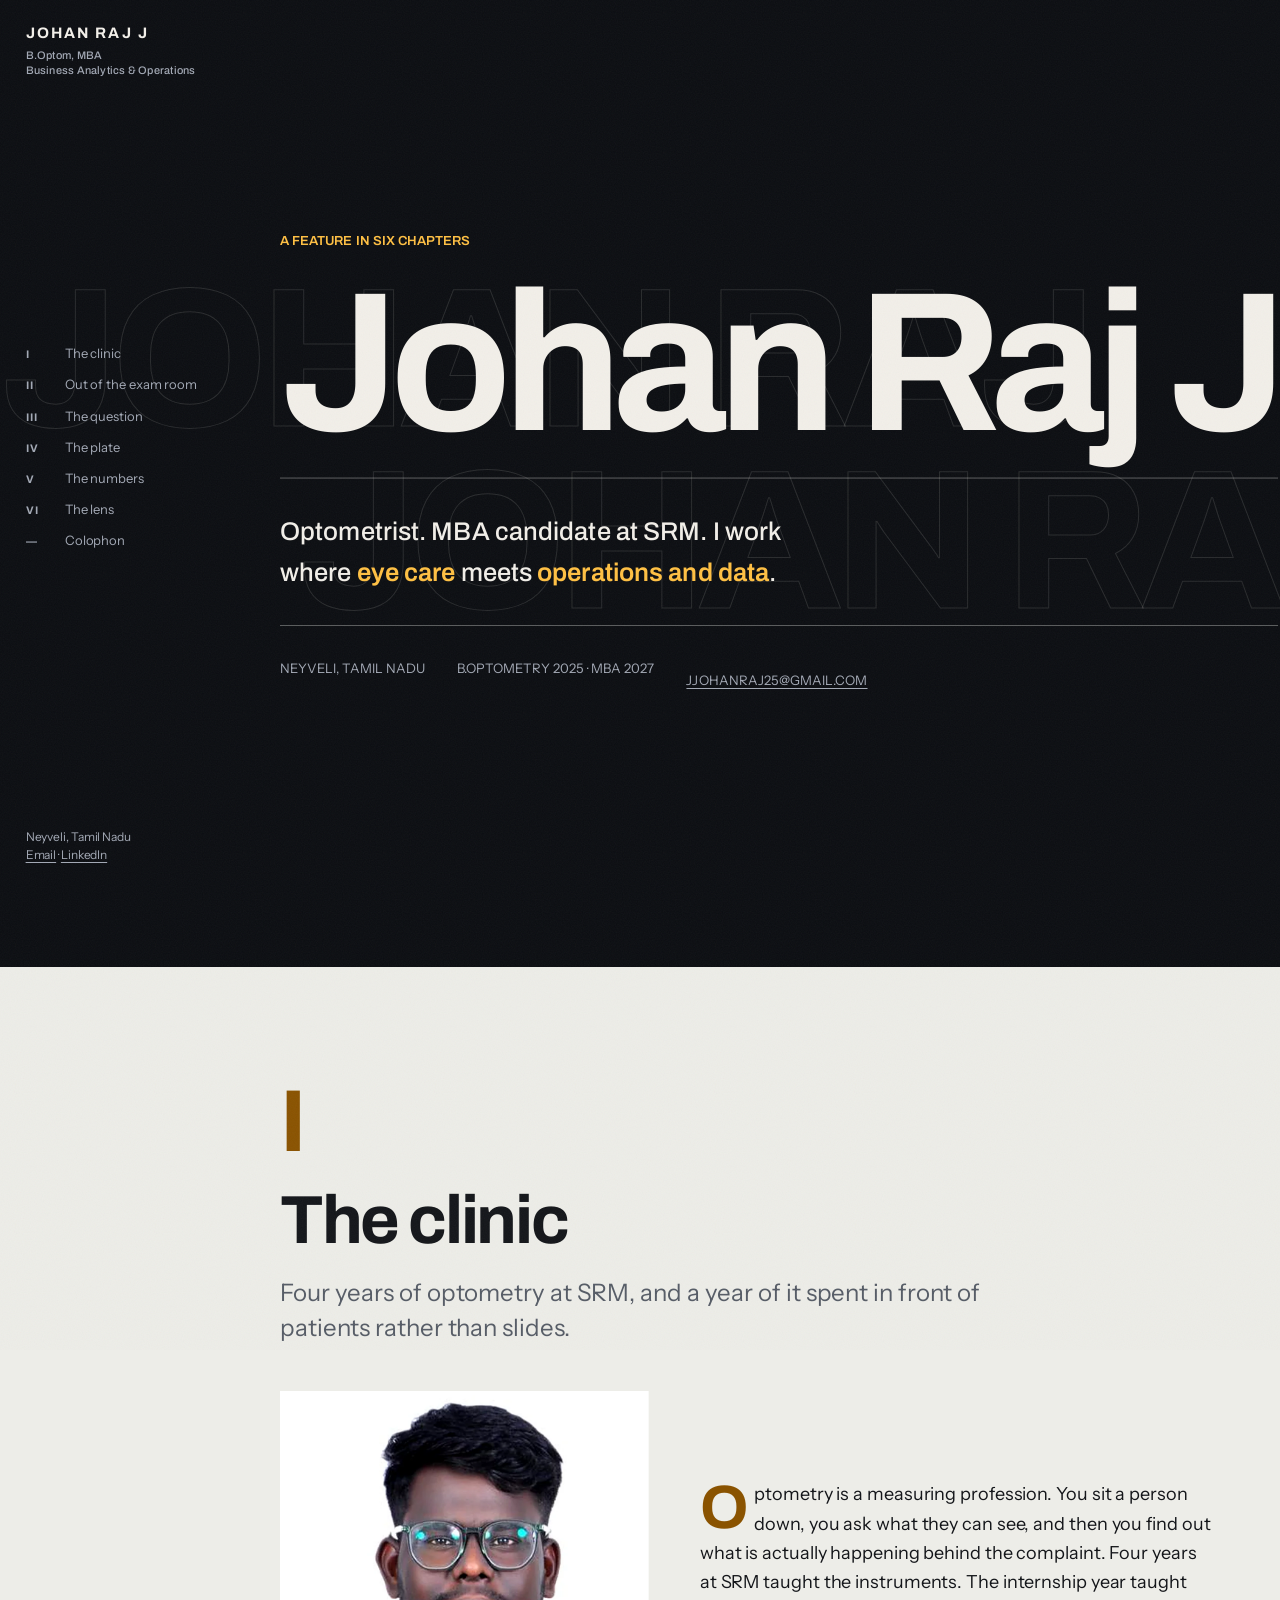
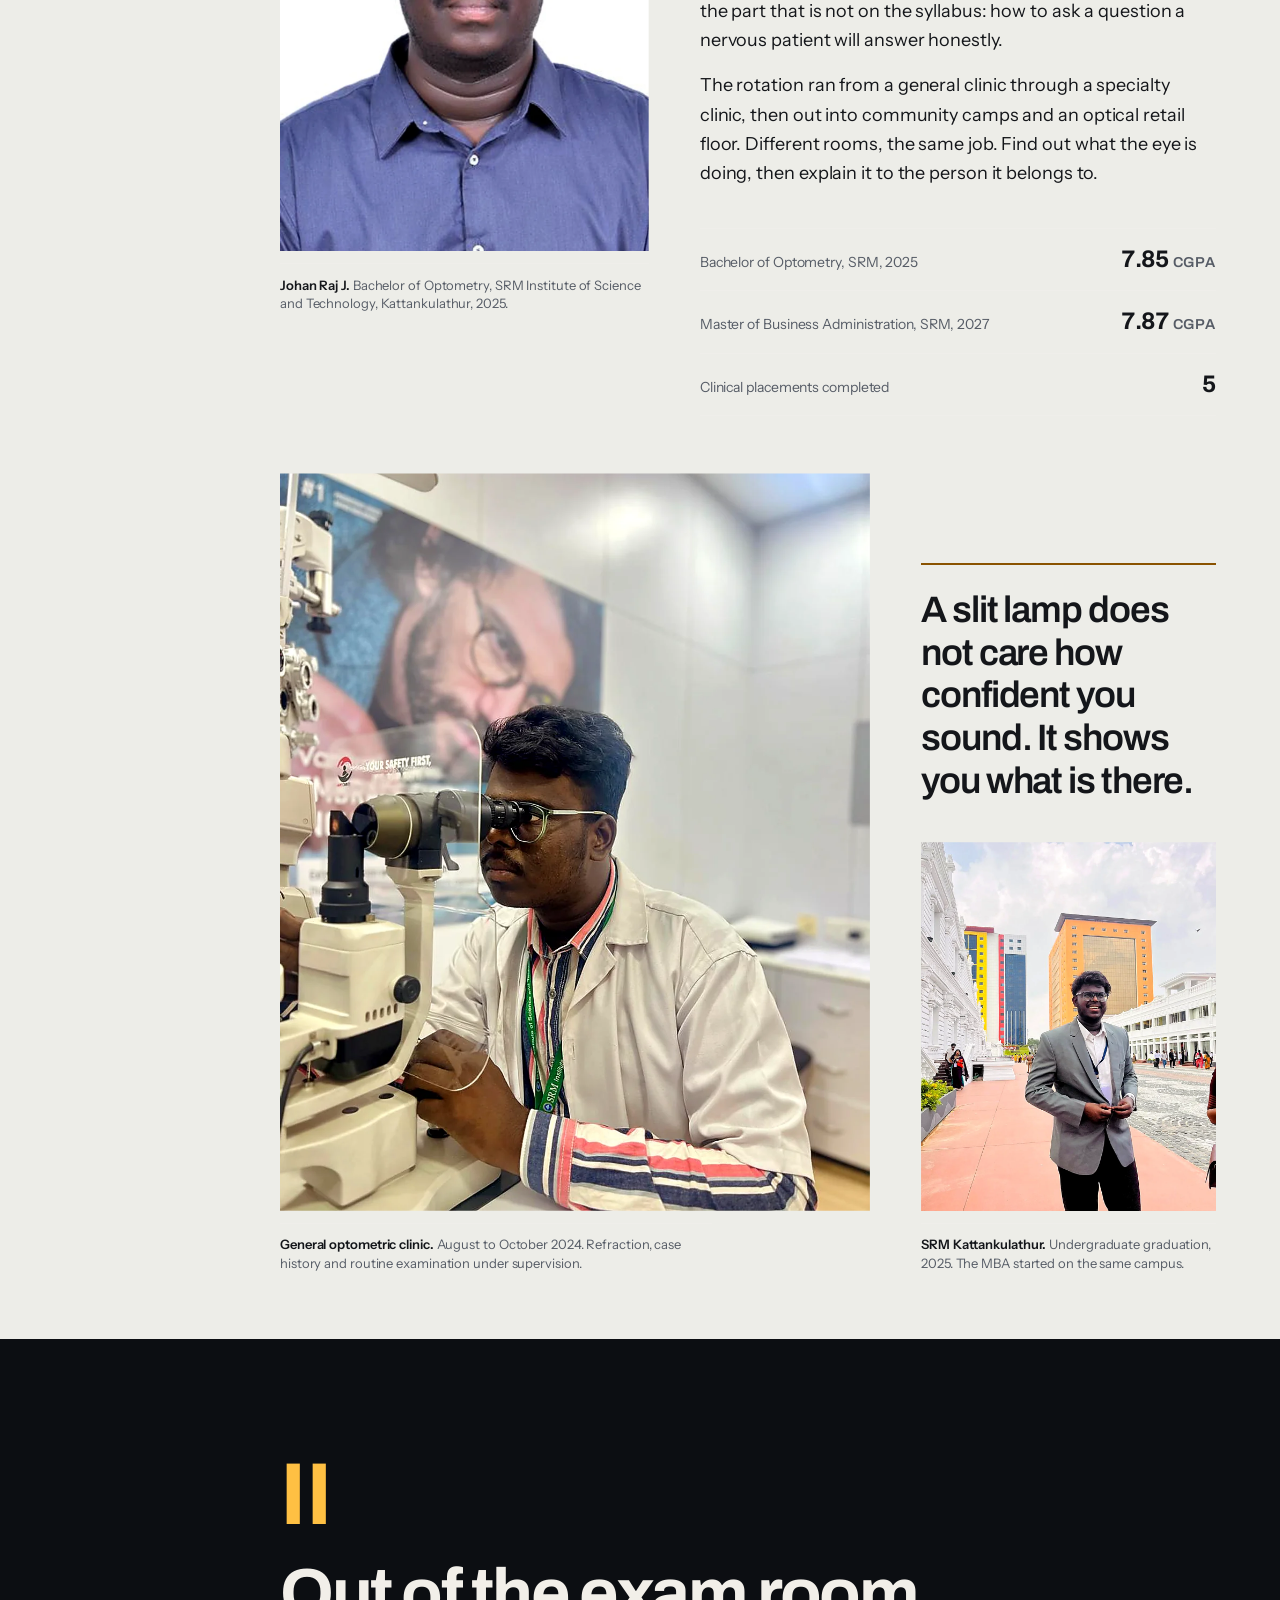
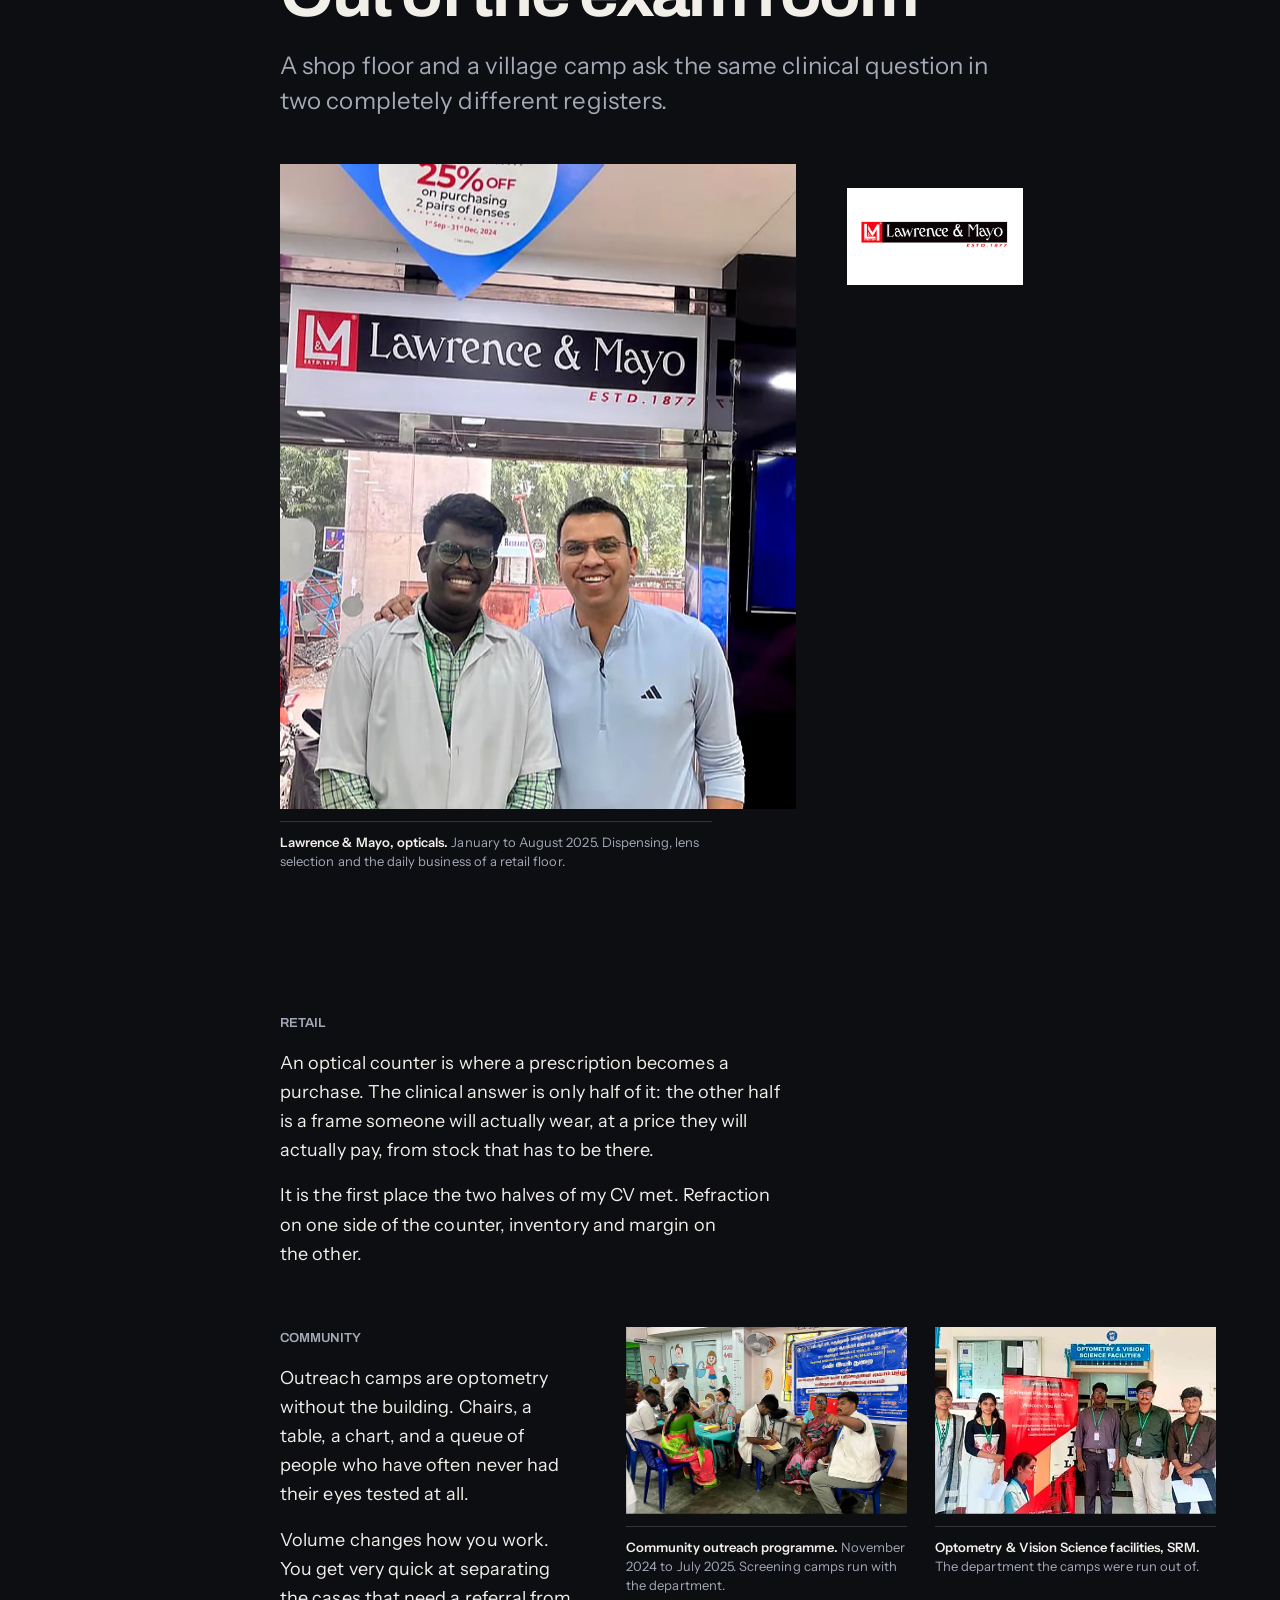
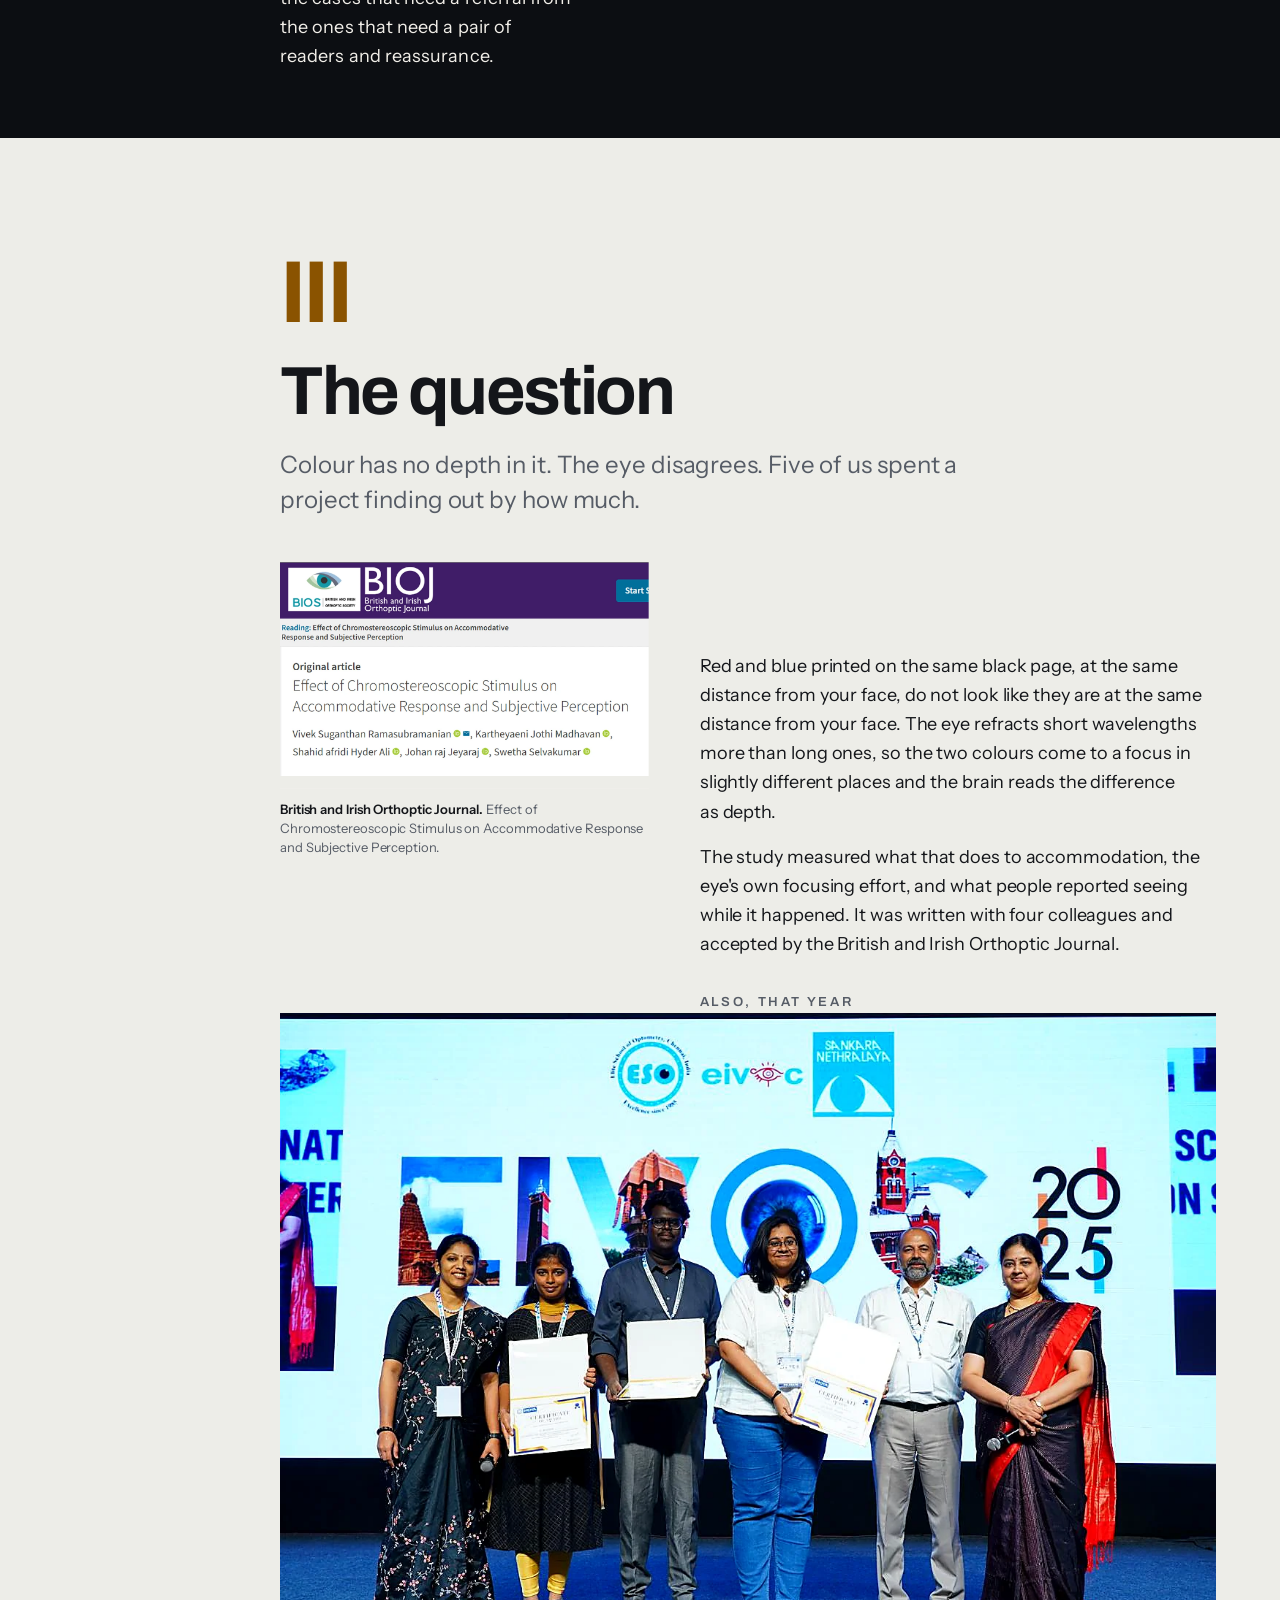
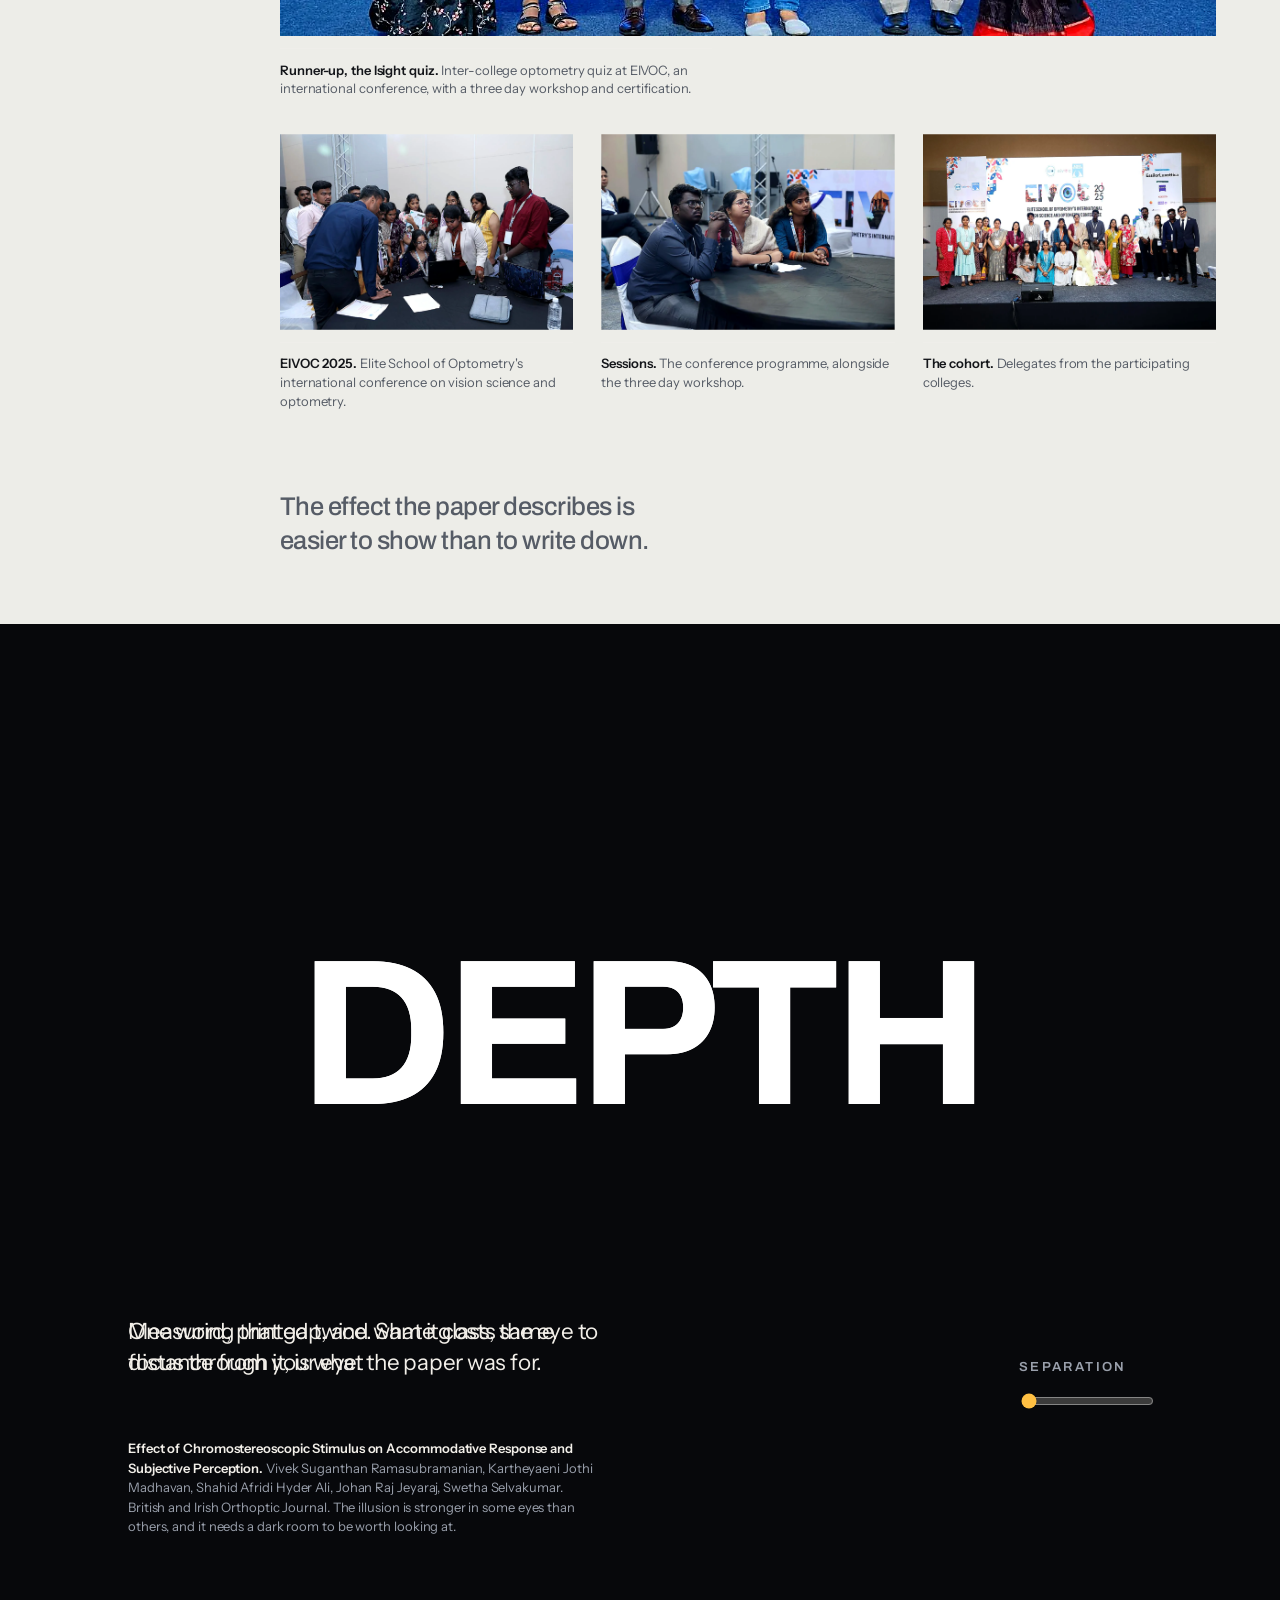
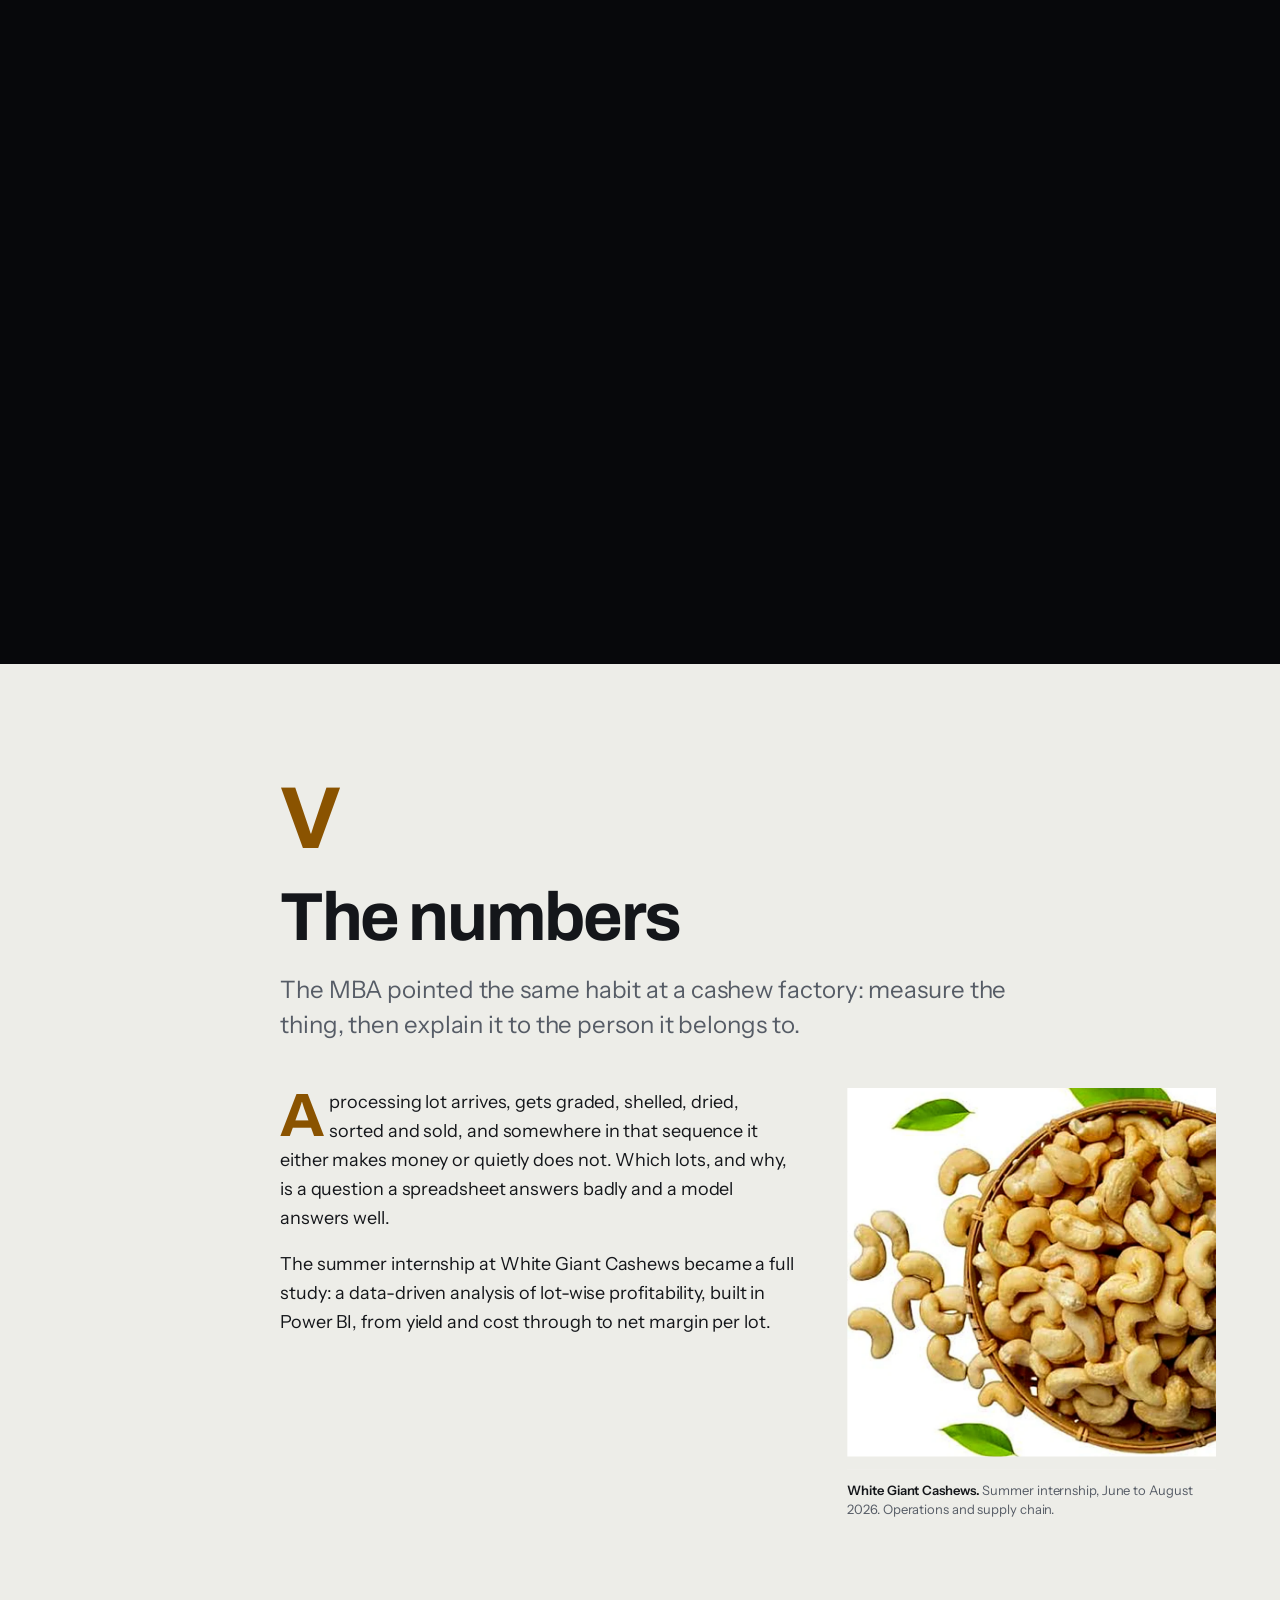
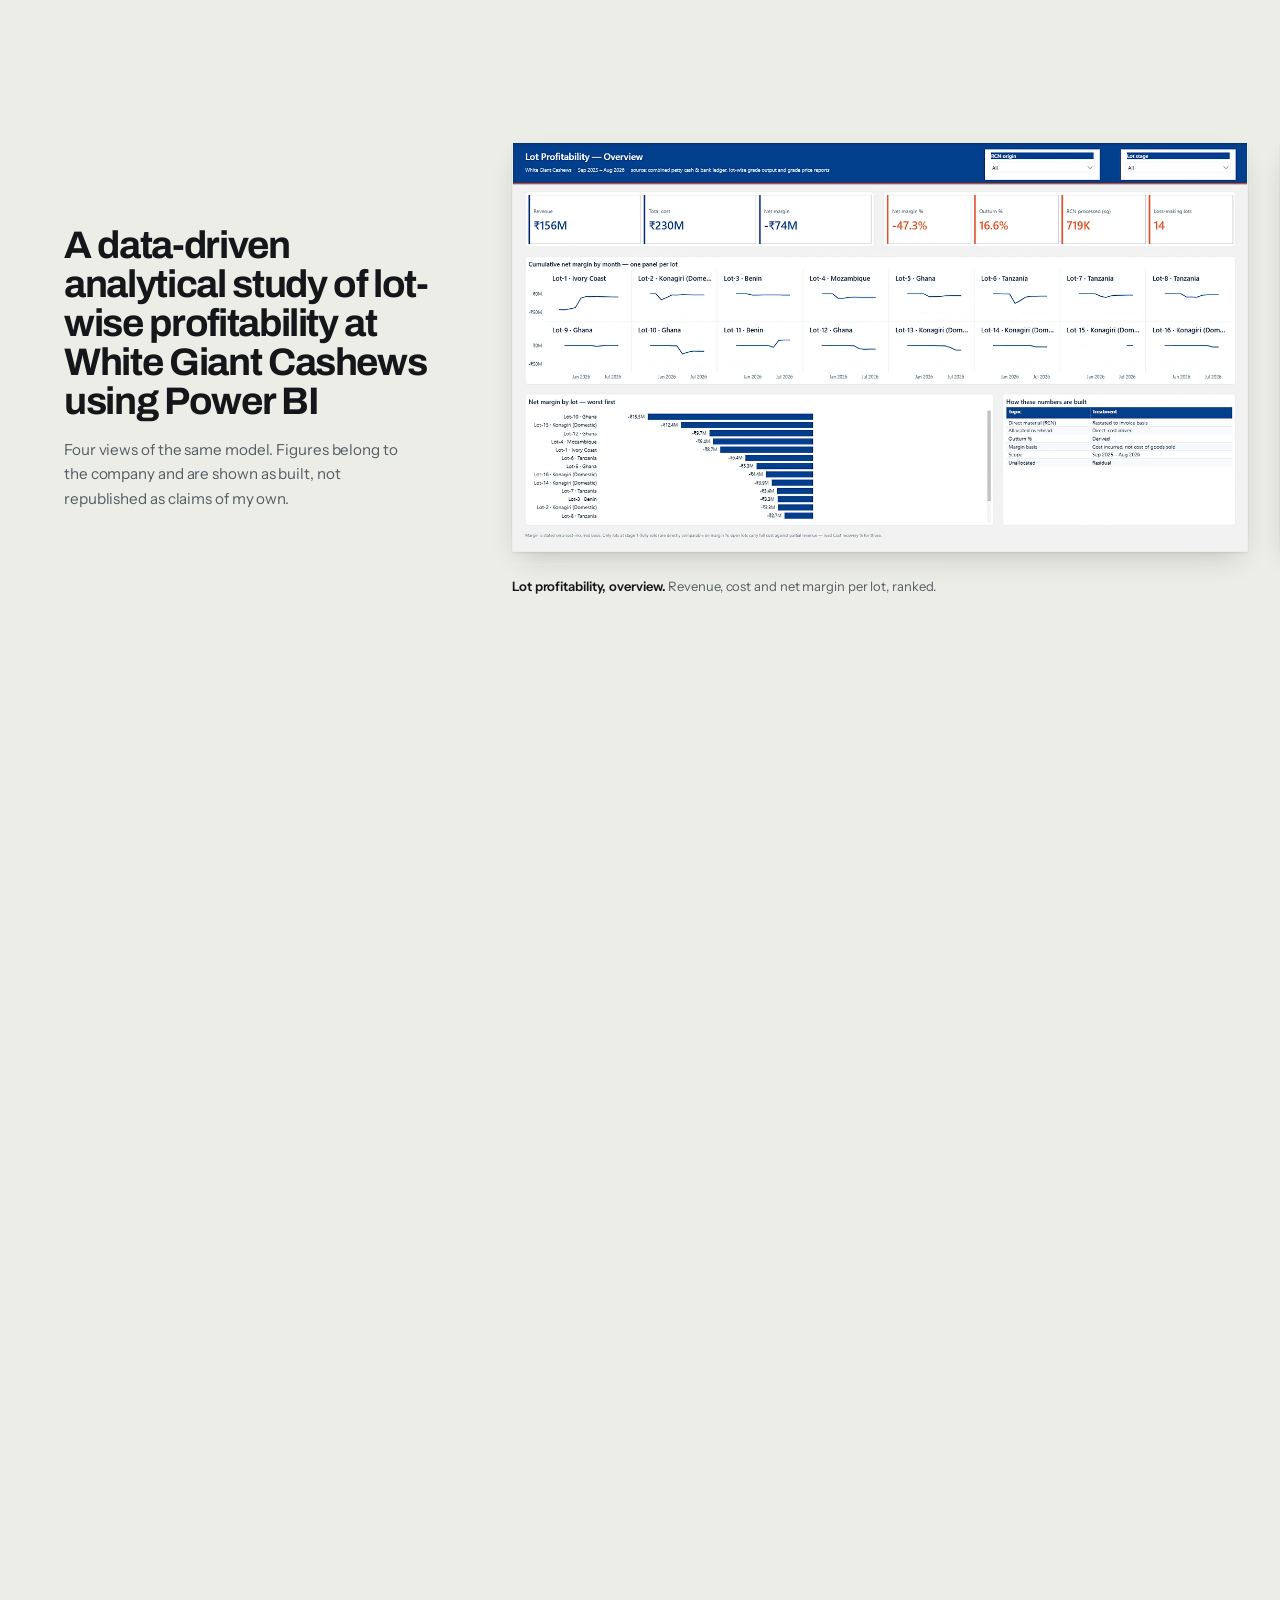
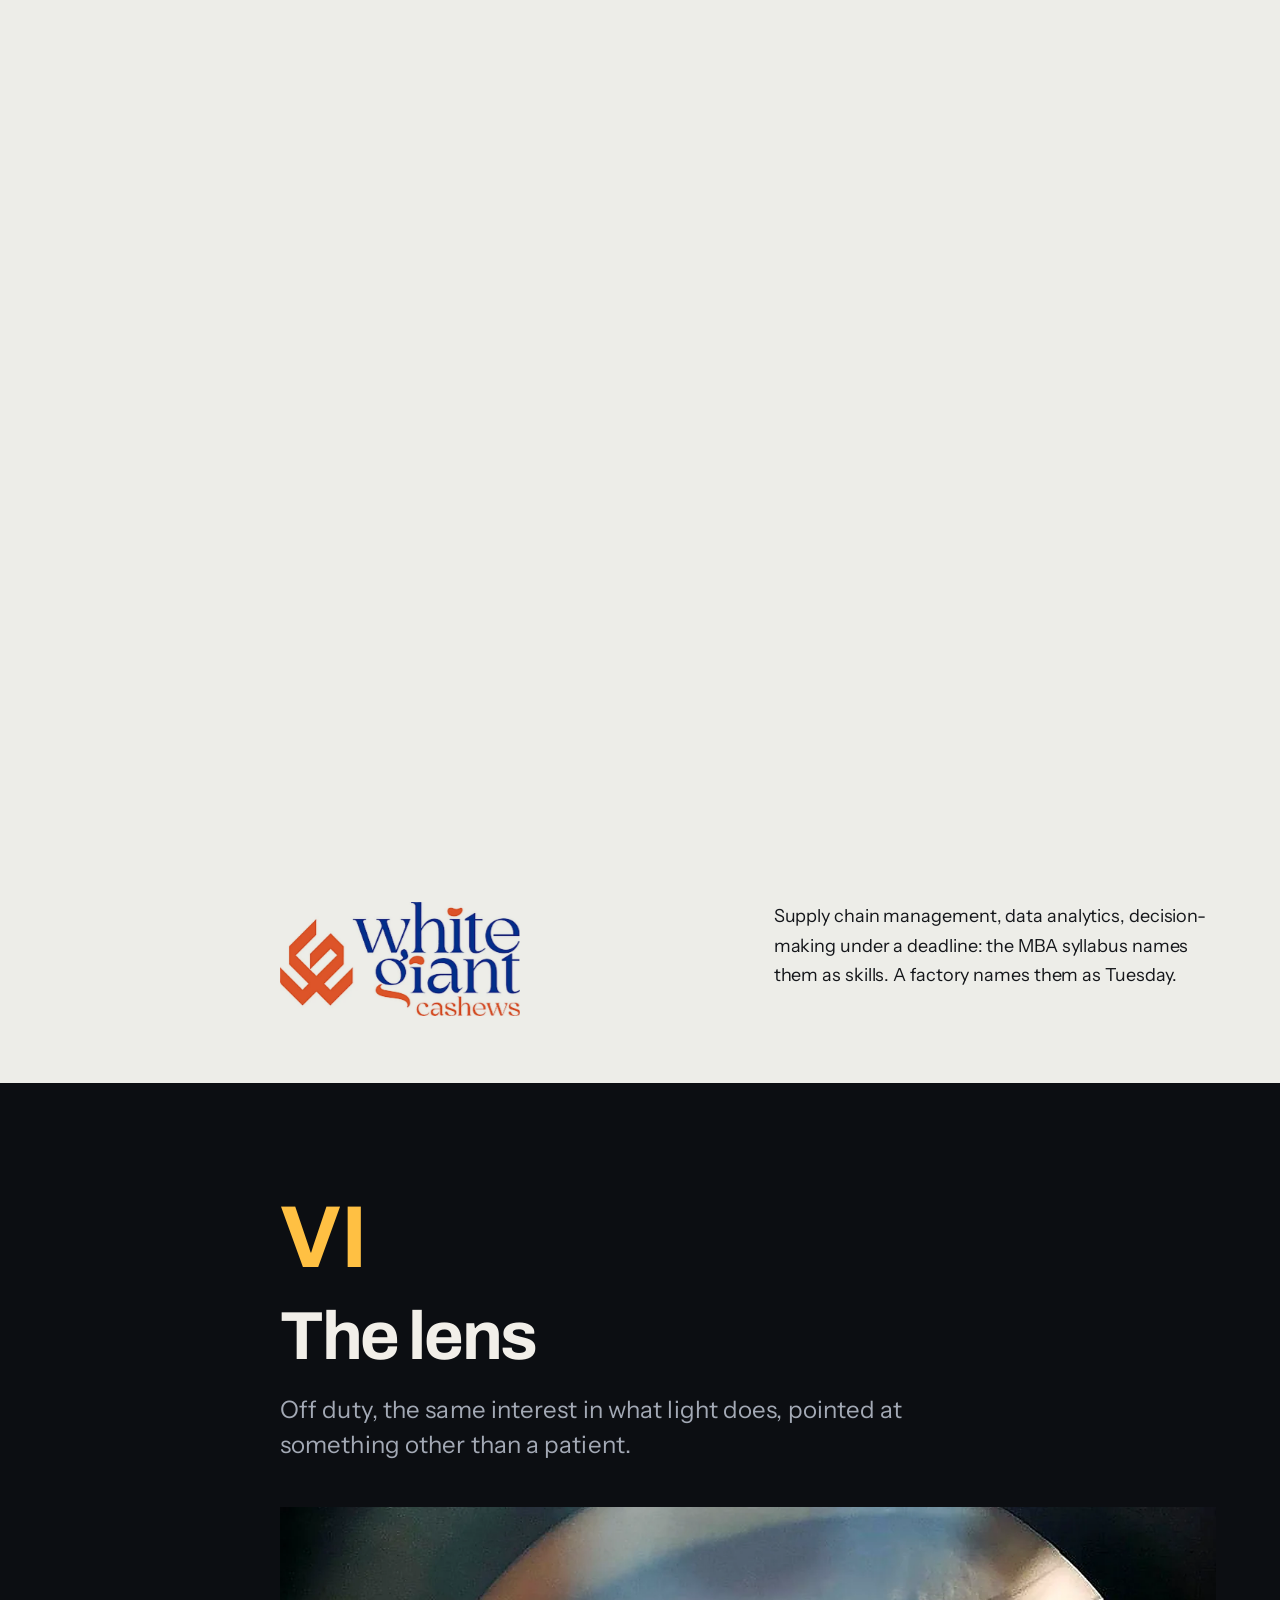
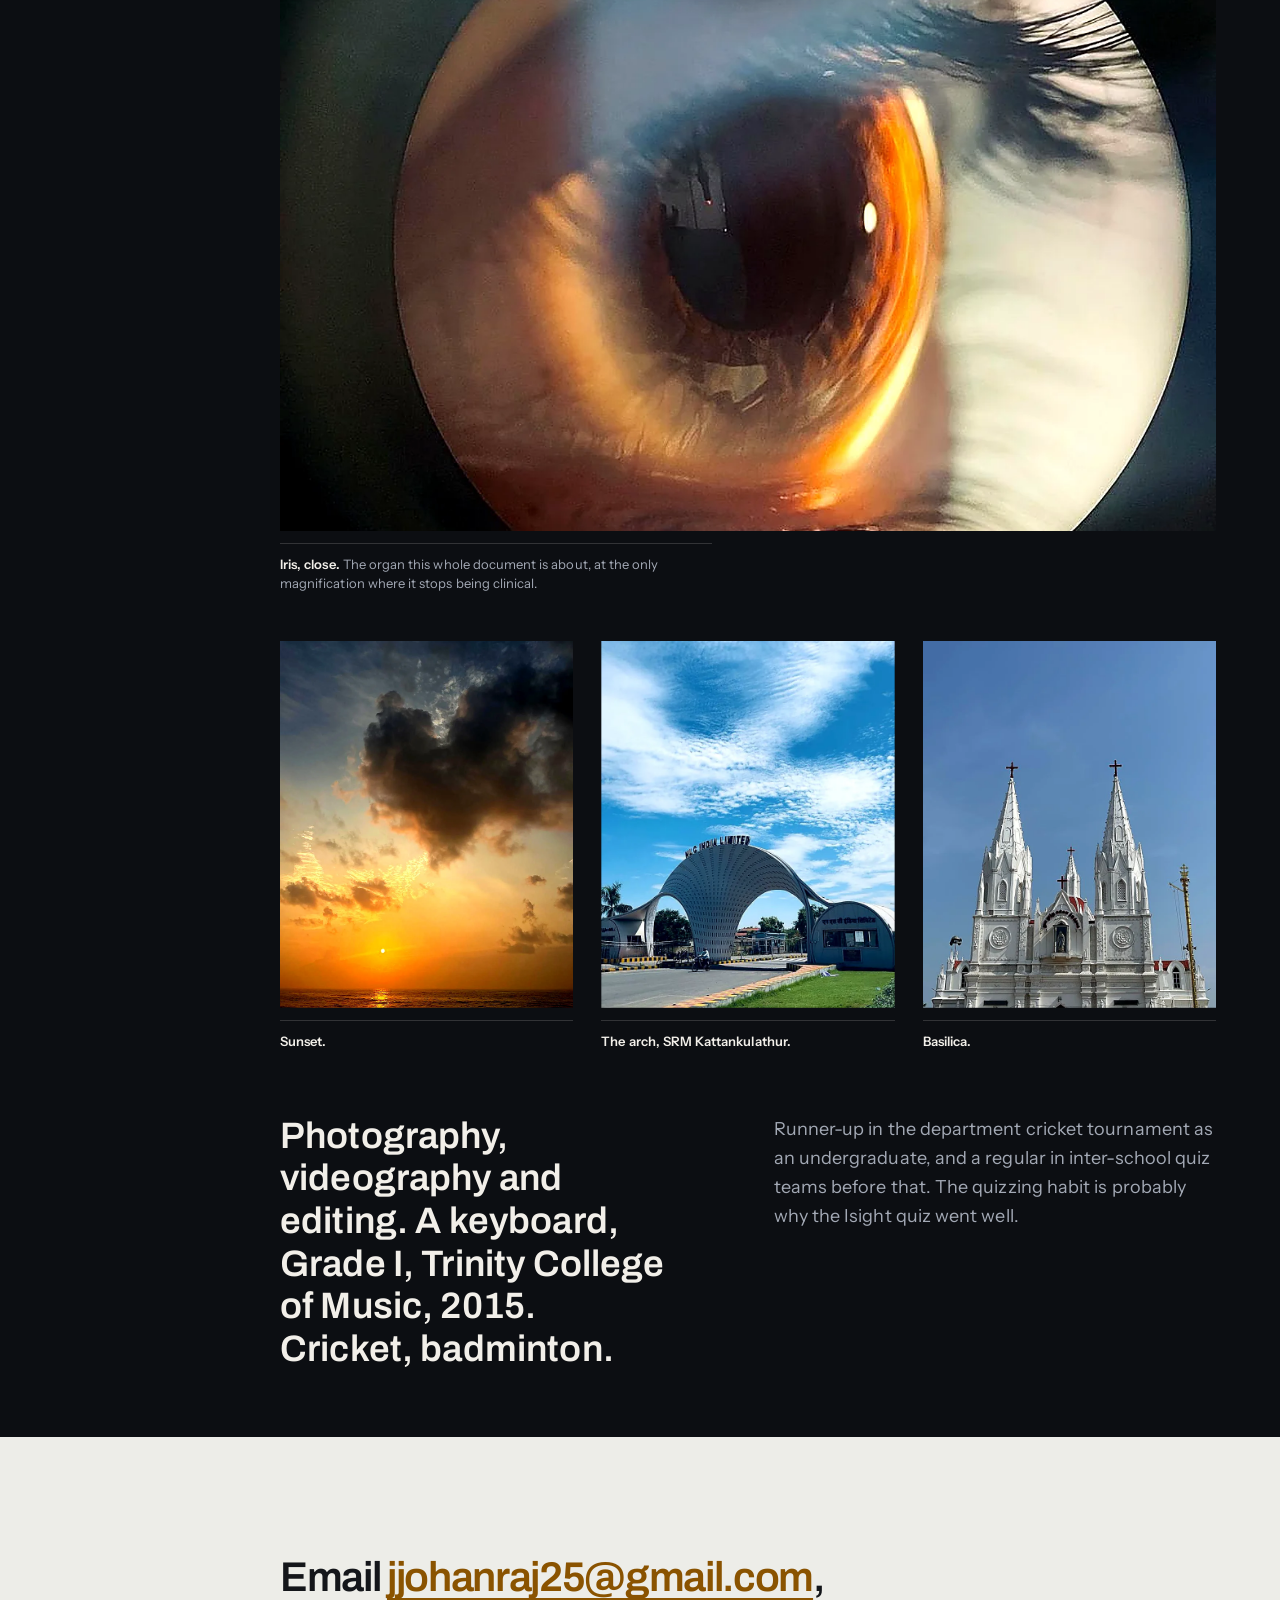
==== index.html @ c1115cf3 "Initial commit: portfolio website Co-Authored-By: Claude Sonnet 5 <noreply@anthropic.com>" ====
<!doctype html>
<html lang="en" data-ground="ink">
<head>
<meta charset="utf-8">
<meta name="viewport" content="width=device-width, initial-scale=1, viewport-fit=cover">
<title>Johan Raj J · Optometrist, MBA candidate</title>
<meta name="description" content="A feature in six chapters: clinical optometry, optical retail, community eye care, published research on chromostereopsis, and Power BI analysis. Johan Raj J, Neyveli, Tamil Nadu.">
<meta name="author" content="Johan Raj J">
<meta name="theme-color" content="#0C0E12">
<meta property="og:type" content="profile">
<meta property="og:title" content="Johan Raj J · Optometrist, MBA candidate">
<meta property="og:description" content="Clinical eye care, community outreach, published research, and Power BI analysis, in six chapters.">
<meta property="og:image" content="assets/img/og-cover.jpg">
<link rel="icon" href="assets/favicon.svg" type="image/svg+xml">
<link rel="preconnect" href="https://fonts.googleapis.com">
<link rel="preconnect" href="https://fonts.gstatic.com" crossorigin>
<link rel="stylesheet" href="https://fonts.googleapis.com/css2?family=Archivo:wght@500;600;700&family=Instrument+Sans:wght@400;500;600&display=swap">
<link rel="stylesheet" href="engine/scrollcraft.css">
<link rel="stylesheet" href="css/feature.css">
<script type="application/ld+json">
{
  "@context": "https://schema.org",
  "@type": "Person",
  "name": "Johan Raj J",
  "jobTitle": "Optometrist and MBA candidate",
  "email": "mailto:jjohanraj25@gmail.com",
  "alumniOf": { "@type": "CollegeOrUniversity", "name": "SRM Institute of Science and Technology, Kattankulathur" },
  "address": { "@type": "PostalAddress", "addressLocality": "Neyveli", "addressRegion": "Tamil Nadu", "addressCountry": "IN" },
  "knowsAbout": ["Optometry", "Vision science", "Community eye care", "Supply chain management", "Data analytics", "Power BI", "SPSS"],
  "sameAs": ["https://www.linkedin.com/in/johan-raj-b24454330"]
}
</script>
</head>
<body>

<a class="skip" href="#ch1">Skip to the first chapter</a>
<div class="sc-grain" aria-hidden="true"></div>

<!-- Folio: the only chrome. Chapter number and title, updating as they pass. -->
<nav class="folio" aria-label="Chapters">
  <a class="folio__mark" href="#top">Johan Raj J<span>B.Optom, MBA<br>Business Analytics &amp; Operations</span></a>
  <ol class="folio__index" id="folio-index">
    <li><a href="#ch1"><span class="folio__num">I</span><span class="folio__title">The clinic</span></a></li>
    <li><a href="#ch2"><span class="folio__num">II</span><span class="folio__title">Out of the exam room</span></a></li>
    <li><a href="#ch3"><span class="folio__num">III</span><span class="folio__title">The question</span></a></li>
    <li><a href="#ch4"><span class="folio__num">IV</span><span class="folio__title">The plate</span></a></li>
    <li><a href="#ch5"><span class="folio__num">V</span><span class="folio__title">The numbers</span></a></li>
    <li><a href="#ch6"><span class="folio__num">VI</span><span class="folio__title">The lens</span></a></li>
    <li><a href="#colophon"><span class="folio__num">&mdash;</span><span class="folio__title">Colophon</span></a></li>
  </ol>
  <p class="folio__foot">Neyveli, Tamil Nadu<br><a href="mailto:jjohanraj25@gmail.com">Email</a> · <a href="https://www.linkedin.com/in/johan-raj-b24454330" target="_blank" rel="noopener noreferrer">LinkedIn</a></p>
</nav>

<div class="folio-m">
  <a class="folio-m__mark" href="#top">JRJ</a>
  <span class="folio-m__now" id="folio-now">Title page</span>
  <button class="folio-m__btn" type="button" id="index-btn" aria-expanded="false" aria-controls="index-sheet" aria-label="Open chapter index">
    <svg class="i-open" viewBox="0 0 24 24" aria-hidden="true"><path d="M4 7h16M4 12h16M4 17h16" stroke-linecap="round"/></svg>
    <svg class="i-close" viewBox="0 0 24 24" aria-hidden="true"><path d="M6 6l12 12M18 6L6 18" stroke-linecap="round"/></svg>
  </button>
</div>
<div class="index-sheet" id="index-sheet">
  <ol>
    <li><a href="#ch1"><span class="folio__num">I</span>The clinic</a></li>
    <li><a href="#ch2"><span class="folio__num">II</span>Out of the exam room</a></li>
    <li><a href="#ch3"><span class="folio__num">III</span>The question</a></li>
    <li><a href="#ch4"><span class="folio__num">IV</span>The plate</a></li>
    <li><a href="#ch5"><span class="folio__num">V</span>The numbers</a></li>
    <li><a href="#ch6"><span class="folio__num">VI</span>The lens</a></li>
    <li><a href="#colophon"><span class="folio__num">&mdash;</span>Colophon</a></li>
  </ol>
</div>

<main class="feature" id="top">

  <!-- ===================================================== TITLE PAGE ==== -->
  <section class="ch ch--ink" id="ch0" data-ground="ink" data-sc-act="flow">
    <div class="wrap masthead">
      <div class="masthead__ghost" aria-hidden="true">
        <span data-sc-parallax="-0.9">JOHAN RAJ</span>
        <span data-sc-parallax="-0.45">JOHAN RAJ</span>
      </div>
      <p class="masthead__kicker">A feature in six chapters</p>
      <h1 class="masthead__name">Johan&nbsp;Raj&nbsp;J</h1>
      <div class="masthead__rule" data-sc-parallax="0.25"></div>
      <p class="masthead__role">Optometrist. MBA candidate at SRM. I work where <b>eye care</b> meets <b>operations and data</b>.</p>
      <div class="masthead__rule"></div>
      <p class="masthead__meta">
        <span>Neyveli, Tamil Nadu</span>
        <span>B.Optometry 2025 · MBA 2027</span>
        <a href="mailto:jjohanraj25@gmail.com">jjohanraj25@gmail.com</a>
      </p>
    </div>
  </section>

  <!-- ======================================================= I · CLINIC === -->
  <section class="ch ch--paper" id="ch1" data-ground="paper">
    <div class="wrap intertitle">
      <p class="intertitle__num">I</p>
      <h2>The clinic</h2>
      <p class="dek">Four years of optometry at SRM, and a year of it spent in front of patients rather than slides.</p>
    </div>

    <div class="wrap spread spread--5-7">
      <figure data-sc-act="flow">
        <div class="frame" data-sc-reveal="up" data-sc-reveal-at="0.10 0.40">
          <img src="assets/img/portrait.webp" width="1000" height="1249" alt="Johan Raj J, photographed against a white background in a blue shirt." fetchpriority="high">
        </div>
        <figcaption><b>Johan Raj J.</b> Bachelor of Optometry, SRM Institute of Science and Technology, Kattankulathur, 2025.</figcaption>
      </figure>
      <div class="prose prose--open spread__hang" data-sc-in data-sc-stagger="70">
        <p>Optometry is a measuring profession. You sit a person down, you ask what they can see, and then you find out what is actually happening behind the complaint. Four years at SRM taught the instruments. The internship year taught the part that is not on the syllabus: how to ask a question a nervous patient will answer honestly.</p>
        <p>The rotation ran from a general clinic through a specialty clinic, then out into community camps and an optical retail floor. Different rooms, the same job. Find out what the eye is doing, then explain it to the person it belongs to.</p>
        <dl class="ledger">
          <div><dt>Bachelor of Optometry, SRM, 2025</dt><dd><span data-sc-count="0 7.85">0</span><small>CGPA</small></dd></div>
          <div><dt>Master of Business Administration, SRM, 2027</dt><dd><span data-sc-count="0 7.87">0</span><small>CGPA</small></dd></div>
          <div><dt>Clinical placements completed</dt><dd><span data-sc-count="0 5">0</span></dd></div>
        </dl>
      </div>
    </div>

    <div class="wrap spread spread--8-4">
      <figure data-sc-act="flow">
        <div class="frame" data-sc-reveal="left" data-sc-reveal-at="0.14 0.44">
          <img src="assets/img/clinic.webp" width="1100" height="1375" alt="Johan Raj J in a white coat at a slit lamp in an ophthalmic clinic." loading="lazy">
        </div>
        <figcaption><b>General optometric clinic.</b> August to October 2024. Refraction, case history and routine examination under supervision.</figcaption>
      </figure>
      <div class="spread__hang">
        <p class="pull pull--rule">A slit lamp does not care how confident you sound. It shows you what is there.</p>
        <figure style="margin-top: 2.5rem" data-sc-act="flow">
          <div class="frame" data-sc-reveal="up" data-sc-reveal-at="0.18 0.48">
            <img src="assets/img/graduation.webp" width="1100" height="1375" alt="Johan Raj J in a suit on the SRM University campus on graduation day." loading="lazy">
          </div>
          <figcaption><b>SRM Kattankulathur.</b> Undergraduate graduation, 2025. The MBA started on the same campus.</figcaption>
        </figure>
      </div>
    </div>
  </section>

  <!-- ============================================ II · OUT OF THE ROOM === -->
  <section class="ch ch--ink" id="ch2" data-ground="ink">
    <div class="wrap intertitle">
      <p class="intertitle__num">II</p>
      <h2>Out of the exam room</h2>
      <p class="dek">A shop floor and a village camp ask the same clinical question in two completely different registers.</p>
    </div>

    <div class="wrap spread spread--7-5">
      <figure data-sc-act="flow">
        <div class="frame frame--par">
          <img src="assets/img/optical.webp" width="900" height="1125" alt="Johan Raj J with a colleague at the Lawrence and Mayo opticals store entrance." data-sc-parallax="0.55" loading="lazy">
        </div>
        <figcaption><b>Lawrence &amp; Mayo, opticals.</b> January to August 2025. Dispensing, lens selection and the daily business of a retail floor.</figcaption>
      </figure>
      <img class="logo logo--mark" src="assets/img/logo-lm.webp" width="900" height="470" alt="Lawrence and Mayo logo, established 1877." loading="lazy">
      <div class="prose spread__hang" data-sc-in data-sc-stagger="70">
        <p class="kicker">Retail</p>
        <p>An optical counter is where a prescription becomes a purchase. The clinical answer is only half of it: the other half is a frame someone will actually wear, at a price they will actually pay, from stock that has to be there.</p>
        <p>It is the first place the two halves of my CV met. Refraction on one side of the counter, inventory and margin on the other.</p>
      </div>
    </div>

    <div class="wrap spread spread--4-8">
      <div class="prose" data-sc-in data-sc-stagger="70">
        <p class="kicker">Community</p>
        <p>Outreach camps are optometry without the building. Chairs, a table, a chart, and a queue of people who have often never had their eyes tested at all.</p>
        <p>Volume changes how you work. You get very quick at separating the cases that need a referral from the ones that need a pair of readers and reassurance.</p>
      </div>
      <div class="figrow figrow--2">
        <figure data-sc-act="flow">
          <div class="frame" data-sc-reveal="up" data-sc-reveal-at="0.10 0.40">
            <img src="assets/img/outreach.webp" width="1280" height="853" alt="A community eye screening camp with several people being examined at tables." loading="lazy">
          </div>
          <figcaption><b>Community outreach programme.</b> November 2024 to July 2025. Screening camps run with the department.</figcaption>
        </figure>
        <figure data-sc-act="flow">
          <div class="frame" data-sc-reveal="up" data-sc-reveal-at="0.14 0.44">
            <img src="assets/img/facility.webp" width="980" height="653" alt="Students and faculty at the Optometry and Vision Science facilities." loading="lazy">
          </div>
          <figcaption><b>Optometry &amp; Vision Science facilities, SRM.</b> The department the camps were run out of.</figcaption>
        </figure>
      </div>
    </div>
  </section>

  <!-- ==================================================== III · QUESTION == -->
  <section class="ch ch--paper" id="ch3" data-ground="paper">
    <div class="wrap intertitle">
      <p class="intertitle__num">III</p>
      <h2>The question</h2>
      <p class="dek">Colour has no depth in it. The eye disagrees. Five of us spent a project finding out by how much.</p>
    </div>

    <div class="wrap spread spread--5-7">
      <figure data-sc-act="flow">
        <div class="frame" data-sc-reveal="up" data-sc-reveal-at="0.18 0.48">
          <img src="assets/img/bioj.webp" width="1240" height="720" alt="The British and Irish Orthoptic Journal listing for the paper, showing the title and five authors." loading="lazy">
        </div>
        <figcaption><b>British and Irish Orthoptic Journal.</b> Effect of Chromostereoscopic Stimulus on Accommodative Response and Subjective Perception.</figcaption>
      </figure>
      <div class="prose spread__hang" data-sc-in data-sc-stagger="70">
        <p>Red and blue printed on the same black page, at the same distance from your face, do not look like they are at the same distance from your face. The eye refracts short wavelengths more than long ones, so the two colours come to a focus in slightly different places and the brain reads the difference as depth.</p>
        <p>The study measured what that does to accommodation, the eye's own focusing effort, and what people reported seeing while it happened. It was written with four colleagues and accepted by the British and Irish Orthoptic Journal.</p>
        <p class="kicker" style="margin-top:2rem">Also, that year</p>
      </div>
    </div>

    <div class="wrap">
      <figure data-sc-act="flow">
        <div class="frame" data-sc-reveal="up" data-sc-reveal-at="0.10 0.40">
          <img src="assets/img/eivoc-award.webp" width="1280" height="853" alt="Johan Raj J on stage with other prize winners holding certificates at the EIVOC conference." loading="lazy">
        </div>
        <figcaption><b>Runner-up, the Isight quiz.</b> Inter-college optometry quiz at EIVOC, an international conference, with a three day workshop and certification.</figcaption>
      </figure>
    </div>

    <div class="wrap figrow figrow--3" style="margin-top: clamp(1.25rem, 3vw, 2.25rem)">
      <figure data-sc-act="flow">
        <div class="frame" data-sc-reveal="up" data-sc-reveal-at="0.12 0.42">
          <img src="assets/img/eivoc-stage.webp" width="1280" height="853" alt="Delegates gathered around a table at the EIVOC conference." loading="lazy">
        </div>
        <figcaption><b>EIVOC 2025.</b> Elite School of Optometry's international conference on vision science and optometry.</figcaption>
      </figure>
      <figure data-sc-act="flow">
        <div class="frame" data-sc-reveal="up" data-sc-reveal-at="0.16 0.46">
          <img src="assets/img/eivoc-panel.webp" width="1280" height="853" alt="Delegates seated in front of the conference banner during a session." loading="lazy">
        </div>
        <figcaption><b>Sessions.</b> The conference programme, alongside the three day workshop.</figcaption>
      </figure>
      <figure data-sc-act="flow">
        <div class="frame" data-sc-reveal="up" data-sc-reveal-at="0.20 0.50">
          <img src="assets/img/eivoc-team.webp" width="1280" height="853" alt="A large group photograph of delegates on stage under the EIVOC banner." loading="lazy">
        </div>
        <figcaption><b>The cohort.</b> Delegates from the participating colleges.</figcaption>
      </figure>
    </div>

    <div class="wrap handoff" data-sc-in>
      <p>The effect the paper describes is easier to show than to write down.</p>
    </div>
  </section>

  <!-- ======================================================= IV · PLATE === -->
  <!-- The peak. Pinned, darkest ground, largest span on the page. The scene is
       driven by bespoke JS reading this act's --sc-p; the engine is untouched. -->
  <section class="ch ch--plate" id="ch4" data-ground="plate" data-sc-act="pin" data-sc-span="3.6">
    <div data-sc-stage class="plate" id="plate">
      <div class="plate__scene" aria-hidden="true">
        <span class="plate__word plate__word--r">DEPTH</span>
        <span class="plate__word plate__word--b">DEPTH</span>
      </div>

      <div class="plate__foot">
        <div class="plate__stack plate__copy">
          <p data-sc-cue="0 0.24 0">One word, printed twice. Same glass, same distance from your eye.</p>
          <p data-sc-cue="0.2 0.5">Long wavelengths bend less than short ones, so your lens cannot bring both to a point at once.</p>
          <p data-sc-cue="0.46 0.78">One of them is now sitting in front of the other. Nothing on this screen has moved.</p>
          <p data-sc-cue="0.74 1 0.25 0.09">Measuring that gap, and what it costs the eye to focus through it, is what the paper was for.</p>
        </div>
        <div class="plate__control">
          <label for="sep">Separation</label>
          <input type="range" id="sep" min="0" max="100" value="0" aria-describedby="plate-cite">
        </div>
        <p class="plate__cite" id="plate-cite" data-sc-cue="0.5 1 0.18 0.07">
          <b>Effect of Chromostereoscopic Stimulus on Accommodative Response and Subjective Perception.</b>
          Vivek Suganthan Ramasubramanian, Kartheyaeni Jothi Madhavan, Shahid Afridi Hyder Ali, Johan Raj Jeyaraj, Swetha Selvakumar. British and Irish Orthoptic Journal. The illusion is stronger in some eyes than others, and it needs a dark room to be worth looking at.
        </p>
      </div>
    </div>
  </section>

  <!-- ===================================================== V · NUMBERS ==== -->
  <section class="ch ch--paper" id="ch5" data-ground="paper">
    <div class="wrap intertitle">
      <p class="intertitle__num">V</p>
      <h2>The numbers</h2>
      <p class="dek">The MBA pointed the same habit at a cashew factory: measure the thing, then explain it to the person it belongs to.</p>
    </div>

    <div class="wrap spread spread--7-5">
      <div class="prose prose--open" data-sc-in data-sc-stagger="70">
        <p>A processing lot arrives, gets graded, shelled, dried, sorted and sold, and somewhere in that sequence it either makes money or quietly does not. Which lots, and why, is a question a spreadsheet answers badly and a model answers well.</p>
        <p>The summer internship at White Giant Cashews became a full study: a data-driven analysis of lot-wise profitability, built in Power BI, from yield and cost through to net margin per lot.</p>
      </div>
      <figure data-sc-act="flow">
        <div class="frame" data-sc-reveal="up" data-sc-reveal-at="0.10 0.40">
          <img src="assets/img/cashews.webp" width="800" height="800" alt="A bowl of processed cashew kernels." loading="lazy">
        </div>
        <figcaption><b>White Giant Cashews.</b> Summer internship, June to August 2026. Operations and supply chain.</figcaption>
      </figure>
    </div>

    <!-- pan: lateral travel reads as breadth. Four views of one study. -->
    <section data-sc-act="pan" data-sc-span="2.8">
      <div data-sc-stage class="rail-stage">
        <div class="rail" data-sc-pan="0.04">
          <div class="rail__lead">
            <h3>A data-driven analytical study of lot-wise profitability at White Giant Cashews using Power BI</h3>
            <p>Four views of the same model. Figures belong to the company and are shown as built, not republished as claims of my own.</p>
          </div>
          <figure class="rail__item">
            <a class="rail__open" href="assets/img/dash-1.webp" target="_blank" rel="noopener noreferrer" aria-label="Open this report page full size"><img src="assets/img/dash-1.webp" width="1400" height="780" alt="Power BI report page titled Lot Profitability Overview, with summary cards and a ranked bar chart." loading="lazy"></a>
            <figcaption><b>Lot profitability, overview.</b> Revenue, cost and net margin per lot, ranked.</figcaption>
          </figure>
          <figure class="rail__item">
            <a class="rail__open" href="assets/img/dash-2.webp" target="_blank" rel="noopener noreferrer" aria-label="Open this report page full size"><img src="assets/img/dash-2.webp" width="1400" height="773" alt="Power BI report page titled Margin versus Yield, with a scatter plot and supporting bars." loading="lazy"></a>
            <figcaption><b>Margin against yield.</b> Where a better outturn stops paying for itself.</figcaption>
          </figure>
          <figure class="rail__item">
            <a class="rail__open" href="assets/img/dash-3.webp" target="_blank" rel="noopener noreferrer" aria-label="Open this report page full size"><img src="assets/img/dash-3.webp" width="1400" height="775" alt="Power BI report page titled Cost Breakdown, revenue to net margin, with a waterfall chart." loading="lazy"></a>
            <figcaption><b>Cost breakdown.</b> Revenue walked down to net margin, step by step.</figcaption>
          </figure>
          <figure class="rail__item">
            <a class="rail__open" href="assets/img/dash-4.webp" target="_blank" rel="noopener noreferrer" aria-label="Open this report page full size"><img src="assets/img/dash-4.webp" width="1400" height="782" alt="Power BI report page titled Lot by Cost Matrix, a dense table of lots against cost lines." loading="lazy"></a>
            <figcaption><b>Lot by cost matrix.</b> The detail sheet the other three pages summarise.</figcaption>
          </figure>
          <div class="rail__note">
            <b>Tools</b>
            Power BI for the model and the report pages. Excel for the source sheets. SPSS for the statistics on the optometry side. Claude Code for the automation around all of it.
          </div>
        </div>
      </div>
    </section>

    <div class="wrap spread spread--half" style="margin-top: clamp(2rem, 5vw, 4rem)">
      <div data-sc-in>
        <img class="logo" src="assets/img/logo-wg.webp" width="652" height="310" alt="White Giant Cashews logo." loading="lazy">
      </div>
      <div class="prose" data-sc-in data-sc-stagger="70">
        <p>Supply chain management, data analytics, decision-making under a deadline: the MBA syllabus names them as skills. A factory names them as Tuesday.</p>
      </div>
    </div>
  </section>

  <!-- ======================================================== VI · LENS === -->
  <section class="ch ch--ink" id="ch6" data-ground="ink">
    <div class="wrap intertitle">
      <p class="intertitle__num">VI</p>
      <h2>The lens</h2>
      <p class="dek">Off duty, the same interest in what light does, pointed at something other than a patient.</p>
    </div>

    <div class="wrap">
      <figure data-sc-act="flow">
        <div class="frame" data-sc-reveal="iris" data-sc-reveal-at="0.14 0.44">
          <img src="assets/img/photo-eye.webp" width="1280" height="853" alt="Macro photograph of a human iris, lit from one side, the pupil dark at the centre." loading="lazy">
        </div>
        <figcaption><b>Iris, close.</b> The organ this whole document is about, at the only magnification where it stops being clinical.</figcaption>
      </figure>
    </div>

    <div class="wrap figrow figrow--3" style="margin-top: clamp(1.5rem, 4vw, 3rem)">
      <figure data-sc-act="flow">
        <div class="frame" data-sc-reveal="up" data-sc-reveal-at="0.18 0.48">
          <img src="assets/img/photo-sun.webp" width="960" height="1200" alt="Sunset over the sea with a heavy cloud bank above the horizon." loading="lazy">
        </div>
        <figcaption><b>Sunset.</b></figcaption>
      </figure>
      <figure data-sc-act="flow">
        <div class="frame" data-sc-reveal="up" data-sc-reveal-at="0.10 0.40">
          <img src="assets/img/photo-arch.webp" width="720" height="900" alt="The arch gateway at SRM University under a bright sky with cirrus cloud." loading="lazy">
        </div>
        <figcaption><b>The arch, SRM Kattankulathur.</b></figcaption>
      </figure>
      <figure data-sc-act="flow">
        <div class="frame" data-sc-reveal="up" data-sc-reveal-at="0.14 0.44">
          <img src="assets/img/photo-church.webp" width="720" height="900" alt="Twin white spires of a basilica against a blue sky." loading="lazy">
        </div>
        <figcaption><b>Basilica.</b></figcaption>
      </figure>
    </div>

    <div class="wrap spread spread--half" style="margin-top: clamp(2rem, 5vw, 4rem)" data-sc-in data-sc-stagger="70">
      <p class="pull">Photography, videography and editing. A keyboard, Grade I, Trinity College of Music, 2015. Cricket, badminton.</p>
      <p class="sc-body">Runner-up in the department cricket tournament as an undergraduate, and a regular in inter-school quiz teams before that. The quizzing habit is probably why the Isight quiz went well.</p>
    </div>
  </section>

  <!-- ====================================================== COLOPHON ===== -->
  <section class="ch ch--paper colophon" id="colophon" data-ground="paper">
    <div class="wrap">
      <p class="colophon__line" data-sc-in>
        Email <a href="mailto:jjohanraj25@gmail.com">jjohanraj25@gmail.com</a>, or read the profile on <a href="https://www.linkedin.com/in/johan-raj-b24454330" target="_blank" rel="noopener noreferrer">LinkedIn</a>. I am in Neyveli, Tamil Nadu, and open to roles where eye care meets operations and data.
      </p>

      <div class="colophon__grid" data-sc-in data-sc-stagger="60">
        <div>
          <h3>Education</h3>
          <ul>
            <li><b>MBA</b>, SRM, 2027 · 7.87</li>
            <li><b>B.Optometry</b>, SRM, 2025 · 7.85</li>
            <li><b>XII CBSE</b>, Jayapriya Vidyalaya, Virudhachalam, 2020 · 81.8%</li>
            <li><b>X CBSE</b>, Kendriya Vidyalaya, NLC Neyveli, 2018 · 85.8%</li>
          </ul>
        </div>
        <div>
          <h3>Placements</h3>
          <ul>
            <li><b>General optometric clinic</b> · Aug&ndash;Oct 2024</li>
            <li><b>Community outreach</b> · Nov 2024&ndash;Jul 2025</li>
            <li><b>Lawrence &amp; Mayo, opticals</b> · Jan&ndash;Aug 2025</li>
            <li><b>Special optometric clinic</b> · Feb&ndash;Apr 2025</li>
            <li><b>White Giant Cashews</b> · Jun&ndash;Aug 2026</li>
          </ul>
        </div>
        <div>
          <h3>Skills and certification</h3>
          <ul>
            <li>Power BI, Excel, SPSS, Claude Code</li>
            <li>Supply chain management, data analytics</li>
            <li>Teamwork, communication, time management</li>
            <li>Decision-making, creative execution</li>
            <li><b>Udemy</b> · Master Claude Cowork, Claude Code, Skills &amp; Plugins</li>
          </ul>
        </div>
      </div>

      <p class="colophon__small">
        Set in Archivo and Instrument Sans. All photographs supplied by Johan Raj J; the Power BI pages are from his own report, and the figures in them belong to White Giant Cashews. Chapter IV is a demonstration of chromostereopsis, the subject of the paper cited there. <span id="year">2026</span>.
      </p>
    </div>
  </section>

</main>

<script src="engine/scrollcraft.js"></script>
<script src="js/feature.js"></script>
</body>
</html>
---- engine/scrollcraft.css ----
/* ============================================================================
   scrollcraft.css: the taste floor
   ----------------------------------------------------------------------------
   Two layers, and the split matters:

     TOKENS   what you override per brand. Colour roles, the type ramp, the
              spacing scale, elevation, motion. A brand is ~12 values.
     DEVICES  what the engine drives. Do not restyle these to taste; they are
              the mechanism. Style your own markup instead.

   Nothing here draws a "component". There are no card, badge, or pill classes,
   because a stylesheet that ships those is how every page built on it ends up
   with the same shapes. You get a floor and a vocabulary; the composition is
   yours.
   ========================================================================== */

/* ---------------------------------------------------------------- tokens -- */
:root {
  /* --- colour roles. Override these six and the page is rebranded. -------- */
  --sc-canvas:      #08090b;   /* the page ground. Drift interpolates this.   */
  --sc-surface:     #101217;   /* anything raised off the ground             */
  --sc-ink:         #f4f2ef;   /* primary text                               */
  --sc-ink-soft:    #9a9ba1;   /* secondary text. Tinted, never flat gray.   */
  --sc-accent:      #d8ff3e;   /* ONE accent. It owns a region, not confetti. */
  --sc-accent-ink:  #08090b;   /* text that sits on the accent               */

  --sc-hairline:    color-mix(in oklab, var(--sc-ink) 12%, transparent);
  --sc-hairline-strong: color-mix(in oklab, var(--sc-ink) 22%, transparent);

  /* --- type. Two families max. Display carries voice, text carries prose. - */
  --sc-font-display: "Instrument Sans", "Geist", system-ui, sans-serif;
  --sc-font-text:    "Geist", system-ui, sans-serif;
  --sc-font-mono:    "Geist Mono", ui-monospace, monospace;

  /* Fluid ramp. Tracking tightens as size grows because a face set at 6rem
     with 0 tracking reads loose; this is optical correction, not decoration. */
  --sc-t-xs:   clamp(0.75rem, 0.72rem + 0.15vw, 0.82rem);
  --sc-t-sm:   clamp(0.875rem, 0.84rem + 0.18vw, 0.95rem);
  --sc-t-base: clamp(1rem, 0.96rem + 0.22vw, 1.125rem);
  --sc-t-lg:   clamp(1.2rem, 1.1rem + 0.5vw, 1.5rem);
  --sc-t-xl:   clamp(1.6rem, 1.35rem + 1.2vw, 2.25rem);
  --sc-t-2xl:  clamp(2.1rem, 1.6rem + 2.4vw, 3.4rem);
  --sc-t-3xl:  clamp(2.8rem, 1.9rem + 4.2vw, 5rem);
  --sc-t-4xl:  clamp(3.4rem, 1.9rem + 6.6vw, 7.5rem);

  --sc-track-tight:  -0.035em;
  --sc-track-snug:   -0.02em;
  --sc-track-normal: -0.005em;
  --sc-track-wide:    0.08em;

  --sc-leading-none: 0.94;
  --sc-leading-tight: 1.06;
  --sc-leading-body: 1.62;

  --sc-measure: 62ch;

  /* --- space. 4px base: the useful middle steps an 8-only scale misses. --- */
  --sc-1: 0.25rem;  --sc-2: 0.5rem;   --sc-3: 0.75rem;  --sc-4: 1rem;
  --sc-5: 1.5rem;   --sc-6: 2rem;     --sc-7: 3rem;     --sc-8: 4rem;
  --sc-9: 6rem;     --sc-10: 8rem;    --sc-11: 12rem;

  /* Section rhythm is fluid so a phone doesn't inherit desktop air. */
  --sc-section: clamp(4.5rem, 9vw, 11rem);
  --sc-gutter:  clamp(1.25rem, 5vw, 5.5rem);
  --sc-maxw:    82rem;

  /* --- radius. Pick one scale for the page and hold it. ------------------- */
  --sc-r-sm: 6px;  --sc-r-md: 12px;  --sc-r-lg: 20px;  --sc-r-pill: 999px;

  /* --- elevation. Every shadow has an offset AND a soft blur, and is tinted
         to the canvas hue. A zero-offset coloured halo is decoration, not
         depth, so there isn't one here. ---------------------------------- */
  --sc-shadow-color: 220 40% 2%;
  --sc-e1: 0 1px 2px hsl(var(--sc-shadow-color) / 0.28),
           0 2px 6px -1px hsl(var(--sc-shadow-color) / 0.20);
  --sc-e2: 0 2px 4px hsl(var(--sc-shadow-color) / 0.24),
           0 8px 18px -4px hsl(var(--sc-shadow-color) / 0.30);
  --sc-e3: 0 4px 8px hsl(var(--sc-shadow-color) / 0.22),
           0 18px 40px -8px hsl(var(--sc-shadow-color) / 0.38),
           0 48px 90px -24px hsl(var(--sc-shadow-color) / 0.30);

  /* Edge light: a 1px top highlight sells a raised surface better than any
     amount of blur, because real raised things catch light on their lip. */
  --sc-edge: inset 0 1px 0 color-mix(in oklab, var(--sc-ink) 10%, transparent);

  /* --- motion. Built-in CSS easings are too weak for UI. ------------------ */
  --sc-ease-out:    cubic-bezier(0.23, 1, 0.32, 1);
  --sc-ease-in-out: cubic-bezier(0.77, 0, 0.175, 1);
  --sc-ease-drawer: cubic-bezier(0.32, 0.72, 0, 1);
  --sc-d-fast: 160ms;  --sc-d-base: 240ms;  --sc-d-slow: 420ms;

  --sc-z-stage: 1; --sc-z-copy: 20; --sc-z-chrome: 60;
}

/* --------------------------------------------------------------- reset -- */
*, *::before, *::after { box-sizing: border-box; }
html { -webkit-text-size-adjust: 100%; scroll-behavior: smooth; }
@media (prefers-reduced-motion: reduce) { html { scroll-behavior: auto; } }

body {
  margin: 0;
  background: var(--sc-canvas);
  color: var(--sc-ink);
  font-family: var(--sc-font-text);
  font-size: var(--sc-t-base);
  line-height: var(--sc-leading-body);
  letter-spacing: var(--sc-track-normal);
  -webkit-font-smoothing: antialiased;
  text-rendering: optimizeLegibility;
  font-synthesis-weight: none;
  overflow-x: clip;
}
img, video, canvas, svg { display: block; max-width: 100%; }
button, input, select, textarea { font: inherit; color: inherit; }

/* ------------------------------------------------- the browser surfaces --
   The parts you did not draw still carry the design. Selection, caret, focus
   ring, scrollbar and tabular numerals all ship with defaults that belong to no
   design system. Theming them is the cheapest signal that a page was built
   rather than assembled, and it is the step that gets skipped most reliably. */
::selection { background: var(--sc-accent); color: var(--sc-accent-ink); }
:root { caret-color: var(--sc-accent); accent-color: var(--sc-accent); }
:focus-visible {
  outline: 2px solid var(--sc-accent);
  outline-offset: 3px;
  border-radius: var(--sc-r-sm);
}
:where(a) { color: inherit; text-decoration-thickness: 1px; text-underline-offset: 0.22em; }
@supports (scrollbar-color: auto) {
  html { scrollbar-color: color-mix(in oklab, var(--sc-ink) 26%, transparent) transparent; scrollbar-width: thin; }
}
:where(table, .sc-nums, [data-sc-count]) { font-variant-numeric: tabular-nums; }

/* ----------------------------------------------------------- typography -- */
.sc-display {
  font-family: var(--sc-font-display);
  font-weight: 500;
  line-height: var(--sc-leading-none);
  letter-spacing: var(--sc-track-tight);
  text-wrap: balance;
  margin: 0;
}
.sc-display--xl { font-size: var(--sc-t-4xl); }
.sc-display--lg { font-size: var(--sc-t-3xl); }
.sc-display--md { font-size: var(--sc-t-2xl); letter-spacing: var(--sc-track-snug); }
.sc-lede {
  font-size: var(--sc-t-lg);
  line-height: 1.44;
  letter-spacing: var(--sc-track-snug);
  color: var(--sc-ink);
  max-width: 46ch;
  text-wrap: pretty;
  margin: 0;
}
.sc-body { max-width: var(--sc-measure); color: var(--sc-ink-soft); text-wrap: pretty; margin: 0; }
.sc-label {
  font-family: var(--sc-font-mono);
  font-size: var(--sc-t-xs);
  letter-spacing: var(--sc-track-wide);
  text-transform: uppercase;
  color: var(--sc-ink-soft);
}

/* ---------------------------------------------------------------- layout -- */
.sc-wrap { width: 100%; max-width: var(--sc-maxw); margin-inline: auto; padding-inline: var(--sc-gutter); }
.sc-section { padding-block: var(--sc-section); }
/* More space above a heading than below it: the gap belongs to the boundary,
   not to the pair. */
.sc-stack > * + * { margin-top: var(--sc-4); }
.sc-stack > :is(h1,h2,h3) { margin-top: var(--sc-7); }
.sc-stack > :is(h1,h2,h3):first-child { margin-top: 0; }
.sc-rule { height: 1px; border: 0; background: var(--sc-hairline); margin: 0; }

/* =============================================================== DEVICES ==
   Driven by the engine. Restyle your own markup, not these.                */

.sc-act--pinned { position: relative; }
.sc-stage {
  position: sticky; top: 0;
  height: 100vh; height: 100svh;
  overflow: clip;
  z-index: var(--sc-z-stage);
}

/* scrub / sequence media */
.sc-stage :is(video[data-sc-scrub], canvas[data-sc-sequence], .sc-stage__poster) {
  position: absolute; inset: 0;
  width: 100%; height: 100%;
  object-fit: cover;
}
video[data-sc-scrub] { opacity: 0; transition: opacity 380ms var(--sc-ease-out); }
.sc-has-clip video[data-sc-scrub] { opacity: 1; }
/* The poster is a live frame-holder, not a placeholder: it stays up until a
   real video frame has painted, which is what stops the blank-stage flash. */
.sc-stage__poster { z-index: 0; transition: opacity 380ms var(--sc-ease-out); }
.sc-has-clip .sc-stage__poster { opacity: 0; }

/* A scrim only where text sits. A full-frame darkening layer flattens the
   image everywhere to fix contrast in one corner. */
.sc-scrim {
  position: absolute; inset: 0; pointer-events: none; z-index: 1;
  background: linear-gradient(
    var(--sc-scrim-angle, 180deg),
    color-mix(in oklab, var(--sc-canvas) var(--sc-scrim-a, 78%), transparent) 0%,
    color-mix(in oklab, var(--sc-canvas) 30%, transparent) 42%,
    transparent 68%);
}
/* Point the scrim at the copy. A scrim gradient that darkens the top while the
   copy sits at the bottom fixes contrast nowhere and flattens the image
   everywhere, which is the most common way text-over-video goes wrong. */
.sc-scrim--bottom { --sc-scrim-angle: 0deg; }
.sc-scrim--left   { --sc-scrim-angle: 90deg; }
.sc-scrim--right  { --sc-scrim-angle: 270deg; }

/* Corner scrims, for copy anchored to a corner. An edge gradient has to darken
   a whole band across the frame to cover one corner; a corner gradient puts the
   density where the text is and leaves the rest of the image alone. Pair with
   .sc-copy--lead / .sc-copy--trail. */
.sc-scrim--lead {
  background: linear-gradient(to top right,
    color-mix(in oklab, var(--sc-canvas) 94%, transparent) 0%,
    color-mix(in oklab, var(--sc-canvas) 72%, transparent) 30%,
    color-mix(in oklab, var(--sc-canvas) 30%, transparent) 52%,
    transparent 72%);
}
.sc-scrim--trail {
  background: linear-gradient(to top left,
    color-mix(in oklab, var(--sc-canvas) 94%, transparent) 0%,
    color-mix(in oklab, var(--sc-canvas) 72%, transparent) 30%,
    color-mix(in oklab, var(--sc-canvas) 30%, transparent) 52%,
    transparent 72%);
}
/* A band across the bottom, for copy that spans the full width of the frame.
   That is what both corner anchors become below 860px, and it is also the right
   shape whenever the copy block is wider than a corner. */
.sc-scrim--band {
  background: linear-gradient(to top,
    color-mix(in oklab, var(--sc-canvas) 94%, transparent) 0%,
    color-mix(in oklab, var(--sc-canvas) 74%, transparent) 22%,
    color-mix(in oklab, var(--sc-canvas) 30%, transparent) 42%,
    transparent 58%);
}
.sc-scrim--vignette {
  background: radial-gradient(120% 90% at 50% 45%, transparent 40%,
              color-mix(in oklab, var(--sc-canvas) 70%, transparent) 100%);
}

/* copy over a stage.
   max-width is in rem, never ch. A `ch` on this container resolves against the
   CONTAINER's font-size (body size), not the display size of the heading inside
   it, so `max-width: 20ch` here silently produces a ~180px column and wraps a
   hero headline to six lines. Set a ch measure on the text element itself. */
.sc-copy {
  position: absolute; z-index: var(--sc-z-copy);
  inset-inline: var(--sc-gutter);
  max-width: min(46rem, 76vw);
  will-change: opacity, transform;
}
.sc-copy--lead   { left: var(--sc-gutter); bottom: clamp(3rem, 12vh, 9rem); }
/* inset-inline FIRST. It is the shorthand for left+right, so declaring it after
   `left: 50%` resets left to auto and the block drifts off the left edge. */
.sc-copy--center { inset-inline: auto; left: 50%; top: 50%; translate: -50% -50%; text-align: center; }
.sc-copy--trail  { inset-inline: auto; right: var(--sc-gutter); bottom: clamp(3rem, 12vh, 9rem); text-align: right; }

/* cue defaults: the engine writes opacity/transform inline, these are the
   pre-paint state so nothing flashes before the first read() */
[data-sc-cue] { opacity: 0; will-change: opacity, transform; }
.sc-ready [data-sc-cue] { transition: none; }

/* kinetic split */
.sc-split { display: inline-block; overflow: hidden; vertical-align: top; }
/* Descenders live below the baseline; a line mask clipped to the line box eats
   the tails off g, y, p, j. The padding buys them room back. */
.sc-split--line { display: block; padding-bottom: 0.14em; margin-bottom: -0.14em; }
.sc-split__i { display: inline-block; will-change: transform, opacity; }
.sc-is-split { opacity: 1 !important; }

/* horizontal rail */
[data-sc-pan] { display: flex; will-change: transform; }

/* reveal + parallax */
[data-sc-reveal] { will-change: clip-path; }
[data-sc-parallax] { will-change: transform; }

/* flow reveal (fires once) */
[data-sc-in], [data-sc-stagger] > * {
  opacity: 0;
  transform: translate3d(0, 14px, 0);
  transition: opacity 620ms var(--sc-ease-out), transform 620ms var(--sc-ease-out);
}
[data-sc-in].sc-in, [data-sc-stagger] > .sc-in { opacity: 1; transform: none; }

/* pointer devices */
[data-sc-tilt] { transform-style: preserve-3d; will-change: transform; }
[data-sc-magnet] { will-change: transform; }
/* isolation always; position only if nothing more specific already set it.
   Written with :where() (zero specificity) on purpose: a plain `position:
   relative` here has the same weight as `.sc-stage` and, being later in the
   file, silently wins. A stage carrying both attributes then stops being
   sticky and the whole act scrolls away instead of pinning. */
[data-sc-spotlight] { isolation: isolate; }
:where([data-sc-spotlight]) { position: relative; }
[data-sc-spotlight]::after {
  content: ""; position: absolute; inset: 0; pointer-events: none; z-index: 2;
  background: radial-gradient(
    28rem 28rem at calc(var(--sc-mx, 0.5) * 100%) calc(var(--sc-my, 0.5) * 100%),
    color-mix(in oklab, var(--sc-accent) 16%, transparent), transparent 70%);
  opacity: 0; transition: opacity var(--sc-d-slow) var(--sc-ease-out);
}
[data-sc-spotlight]:hover::after { opacity: 1; }

/* =========================================================== WORLDFLIGHT ==
   One fixed stage for the whole page. The only thing in document flow is the
   spacer, and it is empty. If you find yourself adding a section here, you want
   act mode instead: the moment a real block scrolls past the fixed stage, the
   page has a seam again and the whole point is gone.                        */

[data-sc-mode="worldflight"] { position: relative; }

.sc-world {
  position: fixed; inset: 0;
  overflow: clip;
  z-index: var(--sc-z-stage);
  background: var(--sc-canvas);
}

/* Every leg is mounted for the life of the page and stacked in the same box.
   The engine owns opacity, visibility and z-index here; do not set them. */
.sc-world__seg {
  position: absolute; inset: 0;
  opacity: 0;
  will-change: opacity;
}
.sc-world__seg > :is(video, img, canvas) {
  position: absolute; inset: 0;
  width: 100%; height: 100%;
  object-fit: cover;
}
/* The poster is the frame-holder AND the first camera move: the engine pushes
   it in slowly until a real decoded frame is available to replace it. */
.sc-world__poster {
  z-index: 0;
  transform-origin: 50% 50%;
  transition: opacity 420ms var(--sc-ease-out);
}
.sc-world__seg > video { z-index: 1; }
.sc-world__seg.sc-has-clip .sc-world__poster { opacity: 0; }
/* The act stylesheet lights a clip through its ancestor act. A worldflight leg
   has no act, so match the class the engine also writes on the clip itself. */
video[data-sc-scrub].sc-has-clip { opacity: 1; }

/* The copy layer is fixed too, and inert by default: the engine hands
   pointer-events back to a block only while it is actually legible. */
.sc-world__copy {
  position: fixed; inset: 0;
  z-index: var(--sc-z-copy);
  pointer-events: none;
}
.sc-world__scrim { position: absolute; inset: 0; pointer-events: none; z-index: 0; }
[data-sc-copy] {
  opacity: 0;
  pointer-events: none;
  will-change: opacity, transform;
}
.sc-ready [data-sc-copy] { transition: none; }

/* The track. Empty on purpose. */
.sc-world__spacer { pointer-events: none; }

/* scroll progress */
[data-sc-progress] {
  position: fixed; inset: 0 0 auto 0; height: 2px; z-index: var(--sc-z-chrome);
  background: var(--sc-accent); transform-origin: 0 50%; transform: scaleX(0);
  will-change: transform;
}

/* ----------------------------------------------------------- atmosphere --
   Depth is not only shadow. Grain keeps a flat dark ground from banding, and
   it is the difference between "a dark page" and "a lit room". */
.sc-grain { position: fixed; inset: 0; pointer-events: none; z-index: 3; opacity: 0.045; }
.sc-grain::before {
  content: ""; position: absolute; inset: -50%;
  background-image: url("data:image/svg+xml;utf8,<svg xmlns='http://www.w3.org/2000/svg' width='140' height='140'><filter id='n'><feTurbulence type='fractalNoise' baseFrequency='0.85' numOctaves='3'/></filter><rect width='140' height='140' filter='url(%23n)'/></svg>");
}

/* -------------------------------------------------------- reduced motion -- */
@media (prefers-reduced-motion: reduce) {
  /* Fewer and gentler, not zero. Opacity still carries the reveal so the page
     is comprehensible; every position change is dropped. */
  [data-sc-in], [data-sc-stagger] > * { transform: none; transition-duration: 220ms; }
  [data-sc-parallax], [data-sc-pan], .sc-split__i { transform: none !important; }
  /* A wipe is a position change too. Show reveal content settled. */
  [data-sc-reveal] { clip-path: none !important; }
  /* A rail's transform IS its navigation, not decoration. Zeroing it the way
     parallax and kinetic type are zeroed parks the act on its first screenful
     and makes everything past the fold unreachable: a device degrading into
     missing content. Hand the travel back to the reader as an ordinary scroll
     region instead, so the same items are all still gettable without motion.
     A build that would rather re-lay the rail out as a grid can still do that;
     this is the floor, not the ceiling. */
  [data-sc-act="pan"] .sc-stage,
  [data-sc-act="pan"] [data-sc-stage] {
    overflow-x: auto; overflow-y: hidden;
    overscroll-behavior-x: contain;
    scroll-snap-type: x proximity;
  }
  [data-sc-pan] > * { scroll-snap-align: center; }
  [data-sc-spotlight]::after { display: none; }
  /* A worldflight keeps its whole story here. No clip is ever fetched, so the
     posters are the film, and they cross-dissolve through exactly the same
     seams at exactly the same scroll positions. The push-in and the copy drift
     are the only things that go. */
  .sc-world__poster, [data-sc-copy] { transform: none !important; }
}

/* --------------------------------------------------------------- mobile -- */
@media (max-width: 860px) {
  .sc-copy { inset-inline: var(--sc-gutter); max-width: none; }
  .sc-copy--trail { text-align: left; }
  .sc-stage { height: 100svh; }
  /* .sc-copy--trail re-anchors to the left and spans the full width here, so a
     bottom-RIGHT corner gradient darkens the one corner the copy just left and
     guarantees a contrast failure over any bright clip. Point the density at
     the copy: the same band .sc-scrim--band paints. */
  .sc-scrim--trail {
    background: linear-gradient(to top,
      color-mix(in oklab, var(--sc-canvas) 94%, transparent) 0%,
      color-mix(in oklab, var(--sc-canvas) 74%, transparent) 22%,
      color-mix(in oklab, var(--sc-canvas) 30%, transparent) 42%,
      transparent 58%);
  }
}
---- css/feature.css ----
/* ============================================================================
   Johan Raj J — a feature in six chapters
   Grammar: chaptered editorial. Grounds hard-cut per chapter; the folio in the
   margin is the only chrome. Tokens override scrollcraft.css; devices are not
   restyled here.
   ========================================================================== */

:root {
  --sc-font-display: "Archivo", "Helvetica Neue", system-ui, sans-serif;
  --sc-font-text: "Instrument Sans", system-ui, -apple-system, sans-serif;

  /* Ink ground */
  --ink-canvas: #0C0E12;
  --ink-surface: #161A22;
  --ink-ink: #F2EFE9;
  --ink-soft: #A3A9B5;
  --ink-accent: #FFC043;

  /* Paper ground. Cool, not cream: the artisan cream-and-brass palette is a
     default with a look, and this is deliberately not it. */
  --paper-canvas: #EDEDE8;
  --paper-surface: #FFFFFF;
  --paper-ink: #14161A;
  --paper-soft: #565C66;
  --paper-accent: #8A5300;

  --folio-w: 13.5rem;
  --sc-maxw: 72rem;
  --rule: color-mix(in oklab, var(--sc-ink) 16%, transparent);
  --rule-strong: color-mix(in oklab, var(--sc-ink) 34%, transparent);
  --r: 2px;
}

/* Grounds. `color` is restated wherever --sc-ink is, because colour inherits as
   a computed value and a redefined token alone does not re-ink the subtree. */
.ch--ink {
  --sc-canvas: var(--ink-canvas); --sc-surface: var(--ink-surface);
  --sc-ink: var(--ink-ink); --sc-ink-soft: var(--ink-soft);
  --sc-accent: var(--ink-accent); --sc-accent-ink: #1A1206;
  background: var(--sc-canvas); color: var(--sc-ink);
}
.ch--paper {
  --sc-canvas: var(--paper-canvas); --sc-surface: var(--paper-surface);
  --sc-ink: var(--paper-ink); --sc-ink-soft: var(--paper-soft);
  --sc-accent: var(--paper-accent); --sc-accent-ink: #FFFFFF;
  background: var(--sc-canvas); color: var(--sc-ink);
}
/* Light type on a dark ground needs a touch more tracking and weight or it
   reads thin. */
.ch--ink p, .ch--ink figcaption { letter-spacing: 0.004em; }

body { background: var(--ink-canvas); }

/* ------------------------------------------------------------------ folio -- */
.folio {
  position: fixed; inset: 0 auto 0 0;
  width: var(--folio-w);
  display: none; flex-direction: column;
  padding: var(--sc-5) var(--sc-4) var(--sc-5) clamp(1rem, 2vw, 2rem);
  z-index: 60;
  /* Dimming is done with colour, never opacity: a 50% bone item on the paper
     ground measures about 1.9:1, which is unreadable however subtle it looks. */
  --folio-on: var(--ink-ink); --folio-dim: var(--ink-soft); --folio-mark: var(--ink-accent);
  color: var(--folio-on);
  transition: color 420ms var(--sc-ease-out);
}
html[data-ground="paper"] .folio {
  --folio-on: var(--paper-ink); --folio-dim: var(--paper-soft); --folio-mark: var(--paper-accent);
}
.folio__mark {
  font-family: var(--sc-font-display); font-weight: 700;
  font-size: var(--sc-t-sm); letter-spacing: 0.14em; text-transform: uppercase;
  text-decoration: none; line-height: 1.3;
}
.folio__mark span {
  display: block; margin-top: 0.25rem;
  color: var(--folio-dim); font-weight: 500;
  font-size: 0.72em; letter-spacing: 0.02em; text-transform: none; line-height: 1.4;
}
.folio__index { list-style: none; margin: auto 0; padding: 0; display: grid; gap: 1px; }
.folio__index a {
  display: grid; grid-template-columns: 2.1rem 1fr; align-items: baseline;
  gap: 0.35rem; padding: 0.42rem 0;
  font-size: 0.8125rem; line-height: 1.25; text-decoration: none;
  color: var(--folio-dim);
  transition: color 200ms var(--sc-ease-out);
}
.folio__index a:hover { color: var(--folio-on); }
.folio__index a[aria-current="true"] { color: var(--folio-on); }
.folio__num {
  font-family: var(--sc-font-display); font-weight: 700;
  font-size: 0.6875rem; letter-spacing: 0.1em;
  color: currentColor;
}
.folio__index a[aria-current="true"] .folio__num { color: var(--folio-mark); }
.folio__index a[aria-current="true"] .folio__title { text-decoration: underline; text-underline-offset: 0.25em; text-decoration-thickness: 1px; }
.folio__foot { font-size: 0.75rem; line-height: 1.5; color: var(--folio-dim); }
.folio__foot a { color: inherit; }

/* Mobile folio: the same device, in the only margin a phone has. */
.folio-m {
  position: fixed; inset: 0 0 auto 0; height: 46px; z-index: 61;
  display: flex; align-items: center; gap: 0.75rem;
  padding-inline: var(--sc-4);
  font-size: 0.8125rem;
  color: var(--ink-ink);
  background: color-mix(in oklab, var(--ink-canvas) 86%, transparent);
  border-bottom: 1px solid color-mix(in oklab, var(--ink-ink) 14%, transparent);
  -webkit-backdrop-filter: blur(12px); backdrop-filter: blur(12px);
  transition: color 420ms var(--sc-ease-out), background-color 420ms var(--sc-ease-out);
}
html[data-ground="paper"] .folio-m__now { color: var(--paper-soft); }
html[data-ground="paper"] .folio-m {
  color: var(--paper-ink);
  background: color-mix(in oklab, var(--paper-canvas) 88%, transparent);
  border-bottom-color: color-mix(in oklab, var(--paper-ink) 14%, transparent);
}
.folio-m__mark { font-family: var(--sc-font-display); font-weight: 700; letter-spacing: 0.12em; text-decoration: none; color: inherit; }
.folio-m__now { margin-left: auto; color: var(--ink-soft); font-size: 0.75rem; letter-spacing: 0.02em; }
.folio-m__btn {
  display: grid; place-items: center; width: 44px; height: 44px; margin-right: -0.75rem;
  background: none; border: 0; color: inherit; cursor: pointer; border-radius: var(--r);
}
.folio-m__btn svg { width: 18px; height: 18px; stroke: currentColor; fill: none; stroke-width: 1.6; }
.folio-m__btn[aria-expanded="true"] .i-open,
.folio-m__btn[aria-expanded="false"] .i-close { display: none; }

.index-sheet {
  position: fixed; inset: 46px 0 0 0; z-index: 60;
  padding: var(--sc-6) var(--sc-5);
  background: var(--ink-canvas); color: var(--ink-ink);
  overflow-y: auto;
  visibility: hidden; opacity: 0;
  transition: opacity 220ms var(--sc-ease-out), visibility 0s linear 220ms;
}
html[data-ground="paper"] .index-sheet { background: var(--paper-canvas); color: var(--paper-ink); }
.index-sheet.is-open { visibility: visible; opacity: 1; transition-delay: 0s; }
.index-sheet ol { list-style: none; margin: 0; padding: 0; }
.index-sheet a {
  display: grid; grid-template-columns: 3rem 1fr; align-items: baseline;
  padding: 0.85rem 0; min-height: 48px;
  border-bottom: 1px solid color-mix(in oklab, currentColor 14%, transparent);
  color: inherit; text-decoration: none;
  font-family: var(--sc-font-display); font-size: 1.25rem; font-weight: 600;
}
.index-sheet .folio__num { font-size: 0.8125rem; }

@media (min-width: 1180px) {
  .folio { display: flex; }
  .folio-m, .index-sheet { display: none; }
}

/* ------------------------------------------------------------------ layout -- */
.feature { position: relative; }
.wrap { width: 100%; max-width: var(--sc-maxw); margin-inline: auto; padding-inline: var(--sc-gutter); }
.ch { position: relative; padding-block: clamp(2.75rem, 5.2vw, 5.5rem); }
.ch:first-child { padding-block-start: 0; }

@media (min-width: 1180px) {
  /* Must come AFTER the base .wrap rule above: an equal-specificity .wrap rule
     earlier in the file is overridden by a later one regardless of which is
     inside a media query, and padding-inline is a shorthand that resets
     padding-left too. Placing it here is what makes the offset actually stick.
     The ground stays full-bleed and the folio floats on it; only the measure is
     indented. Offsetting .feature instead leaves an ink-coloured margin beside
     every paper chapter, which swallows the folio's dark type. */
  .wrap { max-width: calc(var(--sc-maxw) + var(--folio-w)); padding-left: calc(var(--folio-w) + var(--sc-gutter)); }
  .rail { padding-left: calc(var(--folio-w) + var(--sc-gutter)); }
}

.spread { display: grid; gap: clamp(1.5rem, 4vw, 3.25rem); align-items: start; }
.spread > * { min-width: 0; }
.spread + .spread { margin-top: clamp(2rem, 4.5vw, 3.75rem); }
@media (min-width: 900px) {
  .spread--7-5 { grid-template-columns: 7fr 5fr; }
  .spread--5-7 { grid-template-columns: 5fr 7fr; }
  .spread--4-8 { grid-template-columns: 4fr 8fr; }
  .spread--8-4 { grid-template-columns: 8fr 4fr; }
  .spread--half { grid-template-columns: 1fr 1fr; }
  .spread--tight { gap: clamp(1rem, 2vw, 1.5rem); }
  .spread__hang { margin-top: clamp(2rem, 7vw, 6rem); }
}

/* ------------------------------------------------------------- title page -- */
.masthead {
  position: relative; isolation: isolate;
  min-height: 100svh; display: grid; align-content: center;
  padding-block: 5rem 3rem;
  overflow: hidden;
}
.masthead__ghost {
  position: absolute; inset: 0; z-index: -1;
  display: grid; align-content: center; gap: 0.1em;
  font-family: var(--sc-font-display); font-weight: 700;
  font-size: clamp(3.4rem, 15.5vw, 12.5rem); line-height: 0.82;
  letter-spacing: -0.045em;
  color: transparent;
  -webkit-text-stroke: 1px color-mix(in oklab, var(--ink-ink) 13%, transparent);
  pointer-events: none; user-select: none;
  white-space: nowrap;
}
.masthead__ghost span:nth-child(2) { margin-left: 1.5em; }
.masthead__rule { height: 1px; background: var(--rule-strong); margin-block: clamp(1.25rem, 3vw, 2rem); }
.masthead__kicker {
  font-family: var(--sc-font-display); font-size: var(--sc-t-xs); font-weight: 600;
  letter-spacing: 0.22em; text-transform: uppercase; color: var(--sc-accent);
  margin: 0 0 clamp(1rem, 3vw, 2rem);
}
.masthead__name {
  font-family: var(--sc-font-display); font-weight: 700;
  font-size: clamp(3.4rem, 15.5vw, 12.5rem); line-height: 0.82;
  letter-spacing: -0.048em; margin: 0; text-wrap: balance;
}
.masthead__role {
  font-family: var(--sc-font-display); font-weight: 500;
  font-size: clamp(1.05rem, 2.2vw, 1.6rem); letter-spacing: -0.01em;
  margin: 0; max-width: 34ch;
}
.masthead__role b { font-weight: 600; color: var(--sc-accent); }
.masthead__meta {
  display: flex; flex-wrap: wrap; gap: 0.5rem 2rem;
  font-size: var(--sc-t-xs); letter-spacing: 0.1em; text-transform: uppercase;
  color: var(--sc-ink-soft); margin: 0;
}
.masthead__meta a { color: inherit; }

/* ------------------------------------------------------------ intertitles -- */
.intertitle {
  min-height: 37svh; display: grid; align-content: center;
  padding-block: clamp(1.5rem, 3.5vw, 3rem);
}
.intertitle__num {
  font-family: var(--sc-font-display); font-weight: 700; line-height: 1;
  font-size: clamp(2.6rem, 7vw, 5.5rem); letter-spacing: -0.03em;
  color: var(--sc-accent); margin: 0 0 0.25em;
}
.intertitle h2 {
  font-family: var(--sc-font-display); font-weight: 700; line-height: 0.95;
  font-size: clamp(2.1rem, 5.4vw, 4.25rem); letter-spacing: -0.035em;
  margin: 0; max-width: 18ch; text-wrap: balance;
}
.intertitle .dek {
  margin: clamp(1rem, 2vw, 1.5rem) 0 0; max-width: 46ch;
  font-size: var(--sc-t-lg); line-height: 1.45; color: var(--sc-ink-soft); text-wrap: pretty;
}

/* ------------------------------------------------------------------ prose -- */
.prose p { max-width: 62ch; margin: 0; text-wrap: pretty; }
.prose p + p { margin-top: var(--sc-4); }
.prose--open > p:first-of-type::first-letter {
  float: left; font-family: var(--sc-font-display); font-weight: 700;
  font-size: 3.4em; line-height: 0.76; padding-right: 0.09em; margin-top: 0.08em;
  color: var(--sc-accent);
}
.kicker {
  font-family: var(--sc-font-display); font-size: var(--sc-t-xs); font-weight: 600;
  letter-spacing: 0.2em; text-transform: uppercase; color: var(--sc-ink-soft);
  margin: 0 0 var(--sc-4);
}
.h3 {
  font-family: var(--sc-font-display); font-weight: 600; line-height: 1.1;
  font-size: clamp(1.25rem, 2.2vw, 1.75rem); letter-spacing: -0.02em; margin: 0 0 var(--sc-3);
}
.pull {
  font-family: var(--sc-font-display); font-weight: 600; line-height: 1.16;
  font-size: clamp(1.4rem, 3vw, 2.3rem); letter-spacing: -0.03em;
  max-width: 20ch; margin: 0; text-wrap: balance;
}
.pull--rule { padding-top: var(--sc-5); border-top: 2px solid var(--sc-accent); }

/* ---------------------------------------------------------------- figures -- */
figure { margin: 0; }
figure img { width: 100%; height: auto; }
.ch--paper figure img { box-shadow: 0 1px 2px rgb(20 22 26 / 0.10), 0 12px 28px -10px rgb(20 22 26 / 0.22); }
.ch--ink figure img { box-shadow: inset 0 1px 0 rgb(255 255 255 / 0.08); }
figcaption {
  margin-top: var(--sc-3); padding-top: 0.7rem;
  border-top: 1px solid var(--rule);
  font-size: 0.8125rem; line-height: 1.45; color: var(--sc-ink-soft);
  max-width: 48ch;
}
figcaption b { color: var(--sc-ink); font-weight: 600; }
.figrow { display: grid; gap: clamp(1rem, 2.5vw, 1.75rem); }
@media (min-width: 760px) { .figrow--3 { grid-template-columns: repeat(3, 1fr); } .figrow--2 { grid-template-columns: 1fr 1fr; } }
.bleed img { width: 100%; }

/* ---------------------------------------------------------------- ledger --
   Real figures only. Every number here is off his transcript. */
.ledger { display: grid; gap: 0; margin: clamp(1.5rem, 4vw, 2.5rem) 0 0; border-top: 1px solid var(--rule); }
.ledger > div {
  display: grid; grid-template-columns: 1fr auto; align-items: baseline; gap: 1rem;
  padding: 0.7rem 0; border-bottom: 1px solid var(--rule);
}
.ledger dt { font-size: 0.875rem; color: var(--sc-ink-soft); margin: 0; }
.ledger dd {
  margin: 0; font-family: var(--sc-font-display); font-weight: 700;
  font-size: clamp(1.15rem, 2vw, 1.5rem); letter-spacing: -0.02em;
  font-variant-numeric: tabular-nums;
}
.ledger dd small { font-size: 0.6em; font-weight: 600; color: var(--sc-ink-soft); margin-left: 0.3em; letter-spacing: 0.06em; }

/* ------------------------------------------------------------------- rail -- */
.rail-stage { display: grid; align-content: center; }
.rail { gap: clamp(1rem, 2.5vw, 2rem); padding-inline: var(--sc-gutter); align-items: center; }
.rail__lead { flex: 0 0 min(26rem, 78vw); }
.rail__lead h3 { font-family: var(--sc-font-display); font-weight: 700; font-size: clamp(1.5rem, 3vw, 2.4rem); line-height: 1.02; letter-spacing: -0.035em; margin: 0 0 var(--sc-4); text-wrap: balance; }
.rail__lead p { font-size: 0.95rem; color: var(--sc-ink-soft); margin: 0; max-width: 34ch; }
.rail__item { flex: 0 0 min(46rem, 86vw); }
.rail__item img { border: 1px solid var(--rule); }
.rail__note { flex: 0 0 min(20rem, 72vw); font-size: 0.95rem; color: var(--sc-ink-soft); }
.rail__note b { color: var(--sc-ink); font-weight: 600; display: block; margin-bottom: 0.4rem; font-family: var(--sc-font-display); }

/* ------------------------------------------------------------------ plate --
   The signature move. Red and blue at the same physical distance; the eye
   focuses the two wavelengths at different depths and one floats in front. */
.ch--plate { background: #07080B; color: var(--ink-ink); --sc-ink: var(--ink-ink); --sc-ink-soft: #9AA0AC; --sc-accent: var(--ink-accent); }
.plate { display: grid; grid-template-rows: 1fr auto; align-items: center; }
.plate__scene {
  position: relative; display: grid; place-items: center;
  min-height: 42svh; margin-top: clamp(2.5rem, 7vh, 5rem);
}
.plate__word {
  grid-area: 1 / 1;
  font-family: var(--sc-font-display); font-weight: 700;
  font-size: clamp(3.2rem, 17vw, 13rem); line-height: 0.9; letter-spacing: -0.04em;
  mix-blend-mode: screen;
  will-change: transform, color;
}
.plate__word--r { color: rgb(255 255 255 / var(--wash, 1)); transform: translate3d(0, calc(var(--sep, 0) * -0.01em), 0); }
.plate__word--b { color: rgb(255 255 255 / var(--wash, 1)); transform: translate3d(0, calc(var(--sep, 0) * 0.01em), 0); }
.plate.is-split .plate__word--r { color: rgb(255 40 30 / var(--wash, 1)); }
.plate.is-split .plate__word--b { color: rgb(40 70 255 / var(--wash, 1)); }
.plate__copy { max-width: 40ch; }
.plate__copy p {
  grid-area: 1 / 1; margin: 0;
  font-size: clamp(1.05rem, 2vw, 1.4rem); line-height: 1.4; letter-spacing: -0.01em;
  text-wrap: pretty;
}
.plate__stack { display: grid; min-height: 5.5em; align-content: start; }
.plate__foot {
  display: grid; gap: var(--sc-5); padding-bottom: clamp(2rem, 6vh, 4rem);
  padding-inline: var(--sc-gutter); width: 100%; max-width: var(--sc-maxw); margin-inline: auto;
}
@media (min-width: 900px) { .plate__foot { grid-template-columns: 1fr auto; align-items: end; } }
.plate__control { display: grid; gap: 0.6rem; min-width: min(20rem, 100%); }
.plate__control label {
  font-family: var(--sc-font-display); font-size: var(--sc-t-xs); font-weight: 600;
  letter-spacing: 0.18em; text-transform: uppercase; color: var(--sc-ink-soft);
}
.plate__control input[type="range"] { width: 100%; accent-color: var(--ink-accent); height: 24px; cursor: ew-resize; }
.plate__cite { font-size: 0.8125rem; line-height: 1.5; color: var(--sc-ink-soft); max-width: 52ch; margin: 0; }
.plate__cite b { color: var(--ink-ink); font-weight: 600; }
.plate__cite a { color: var(--ink-accent); }

/* --------------------------------------------------------------- colophon -- */
.colophon { padding-block: clamp(4rem, 9vw, 8rem) clamp(2.5rem, 5vw, 4rem); }
.colophon__line {
  font-family: var(--sc-font-display); font-weight: 600;
  font-size: clamp(1.3rem, 3.4vw, 2.6rem); line-height: 1.22; letter-spacing: -0.032em;
  max-width: 24ch; margin: 0 0 clamp(2rem, 5vw, 3.5rem); text-wrap: balance;
}
.colophon__line a { color: var(--sc-accent); text-decoration-thickness: 2px; text-underline-offset: 0.16em; }
.colophon__line a:hover { color: var(--sc-ink); }
.colophon__grid { display: grid; gap: var(--sc-6); border-top: 1px solid var(--rule); padding-top: var(--sc-5); }
@media (min-width: 760px) { .colophon__grid { grid-template-columns: repeat(3, 1fr); } }
.colophon h3 {
  font-family: var(--sc-font-display); font-size: var(--sc-t-xs); font-weight: 600;
  letter-spacing: 0.18em; text-transform: uppercase; color: var(--sc-ink-soft);
  margin: 0 0 var(--sc-3);
}
.colophon ul { list-style: none; margin: 0; padding: 0; font-size: 0.9rem; line-height: 1.7; }
.colophon li b { font-weight: 600; }
.colophon__small { margin: clamp(2.5rem, 6vw, 4rem) 0 0; font-size: 0.75rem; line-height: 1.6; color: var(--sc-ink-soft); max-width: 60ch; }

/* ----------------------------------------------------------------- states -- */
a:focus-visible, button:focus-visible, input:focus-visible { outline: 2px solid var(--sc-accent); outline-offset: 3px; }
.skip {
  position: absolute; left: 1rem; top: -4rem; z-index: 80;
  padding: 0.7rem 1.1rem; background: var(--ink-accent); color: #1A1206;
  font-weight: 600; text-decoration: none; border-radius: var(--r);
}
.skip:focus { top: 0.6rem; }

@media (max-width: 1179px) {
  .feature { padding-top: 46px; }
}

@media (prefers-reduced-motion: reduce) {
  .plate__word { transition: none; }
}

/* ----------------------------------------------------------------- frames -- */
.frame { position: relative; overflow: hidden; }
.frame--par { aspect-ratio: 4 / 5; }
/* A parallaxed plane is taller than its frame so the travel never exposes an
   edge, and it transitions nothing: a transition on transform would ease every
   per-frame scroll write and read as lag. */
.frame--par img {
  position: absolute; inset: -7% 0 auto 0;
  width: 100%; height: 114%; object-fit: cover;
  transition: none;
}
.logo { width: min(15rem, 60%); height: auto; }
.ch--paper .logo { mix-blend-mode: multiply; }

.plate__word { transition: color 480ms var(--sc-ease-out); }
@media (prefers-reduced-motion: reduce) { .plate__word { transition: none; } }

/* --------------------------------------------------- rail, small screens -- */
.rail__open { display: block; text-decoration: none; }
.rail__open img { transition: border-color 160ms var(--sc-ease-out); }
@media (hover: hover) and (pointer: fine) {
  .rail__open:hover img { border-color: var(--sc-accent); }
}
.rail__open:focus-visible { outline-offset: 4px; }
@media (max-width: 760px) {
  .rail__item { flex: 0 0 92vw; }
  .rail__lead { flex: 0 0 84vw; }
  .rail__note { flex: 0 0 78vw; }
  /* The ghost planes sit behind body copy at this width; step them back. */
  .masthead__ghost { -webkit-text-stroke-color: color-mix(in oklab, var(--ink-ink) 9%, transparent); }
}
.logo--mark { margin-top: var(--sc-5); width: min(11rem, 48%); }
/* The mark keeps its own colours and sits on its own white ground, like a card
   laid on the page. Inverting a brand logo to suit the layout is not an option. */
.ch--ink .logo--mark { padding: 0.55rem 0.75rem; background: #FFFFFF; }

/* The hand-off into chapter IV: the quietest line in the chapter, sitting in
   space, so the plate has something to arrive from. */
.handoff { padding-block: clamp(2.5rem, 7vw, 5rem) 0; }
.handoff p {
  margin: 0; max-width: 26ch;
  font-family: var(--sc-font-display); font-weight: 500;
  font-size: clamp(1.15rem, 2.2vw, 1.6rem); line-height: 1.3;
  letter-spacing: -0.02em; color: var(--sc-ink-soft); text-wrap: balance;
}

/* Tap targets. The two links that are not inside a sentence get a real box;
   links set inline in running text keep the line box they belong to. */
.folio-m__mark { display: flex; align-items: center; height: 100%; padding-right: 0.5rem; }
.masthead__meta a { display: inline-flex; align-items: center; min-height: 44px; }
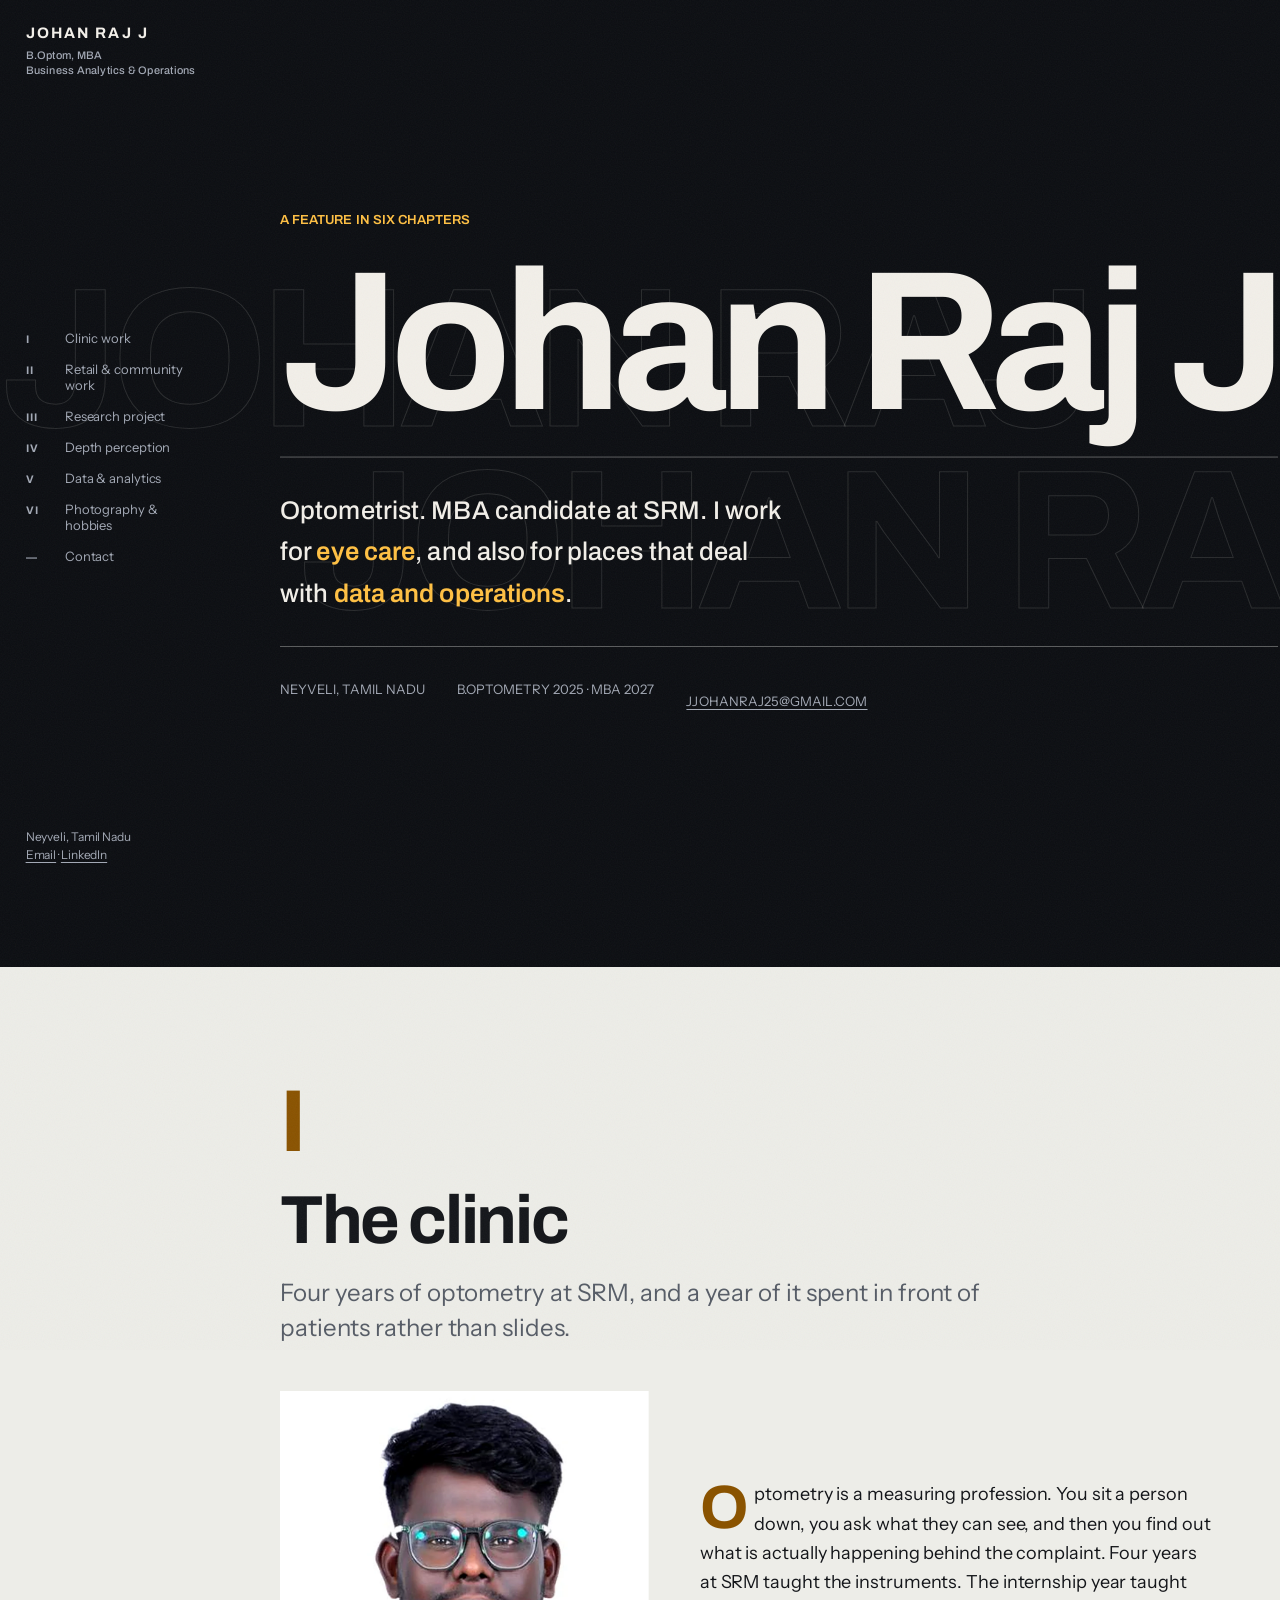
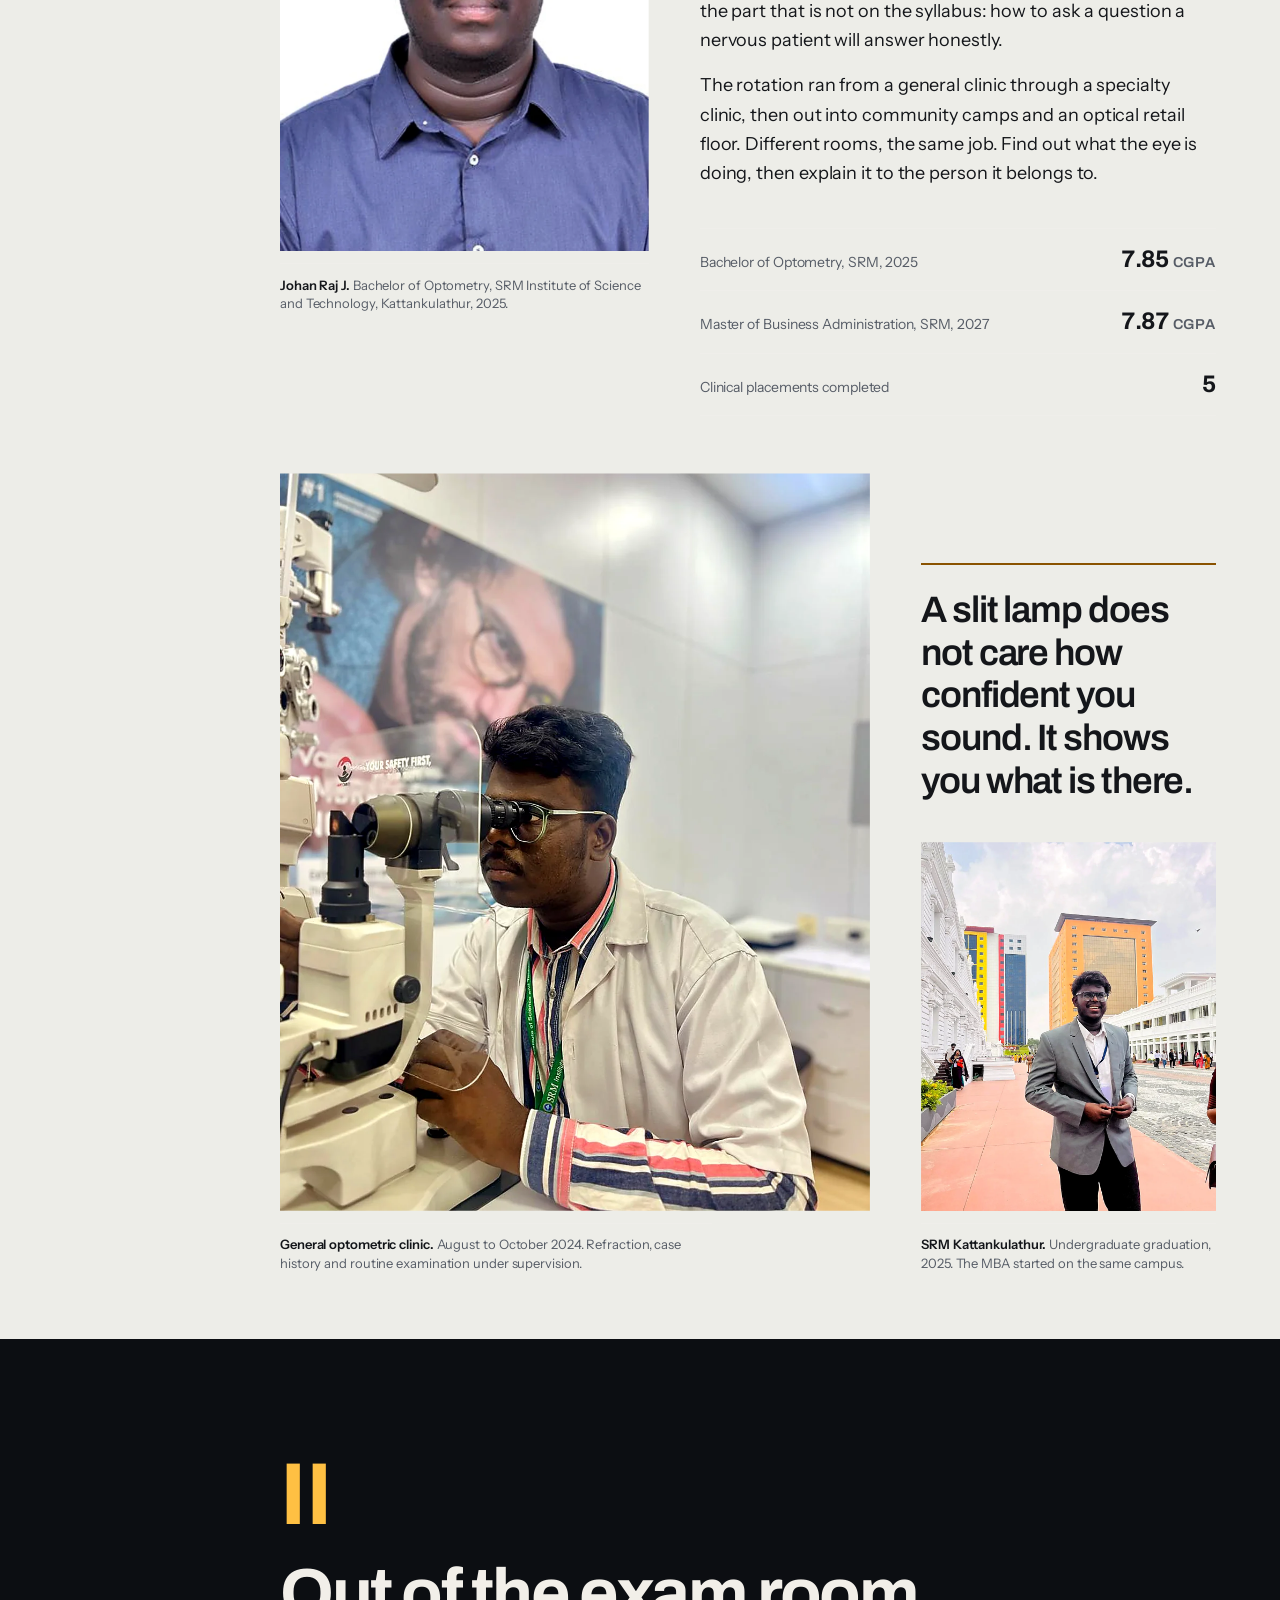
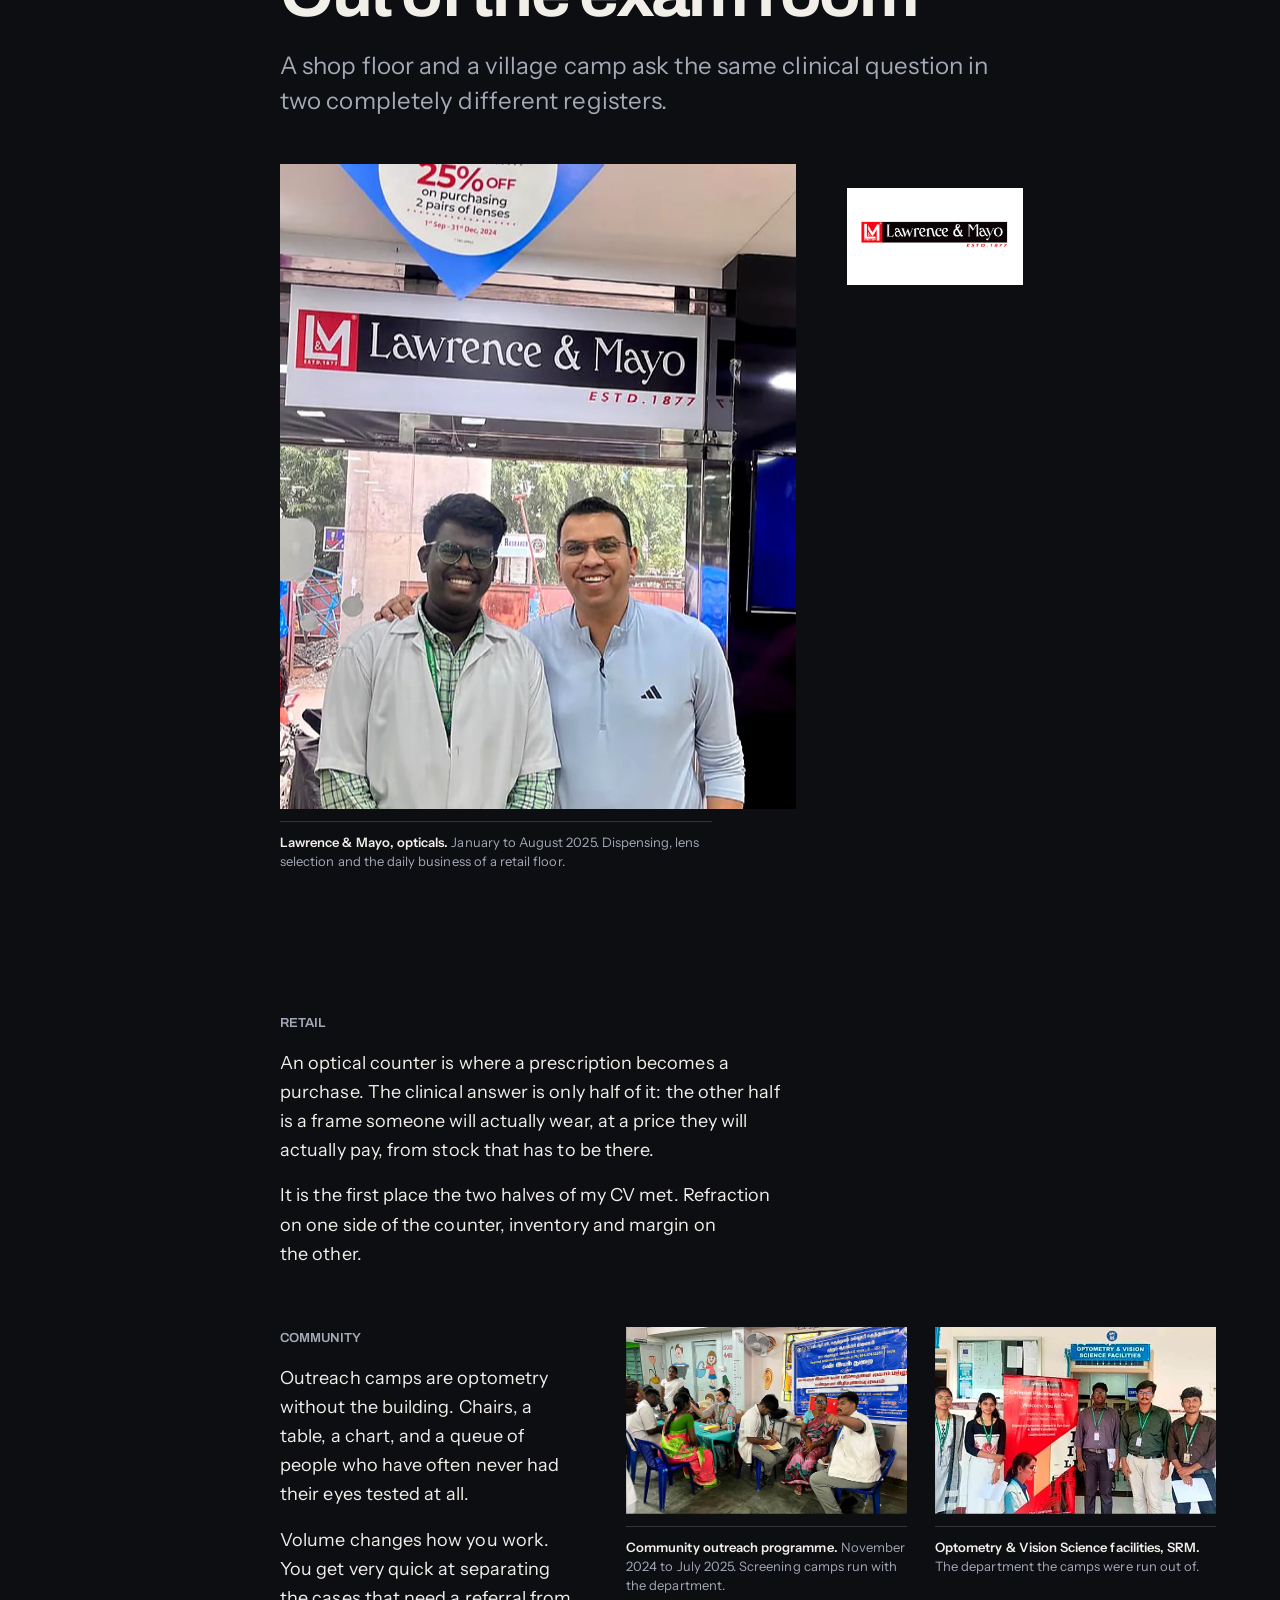
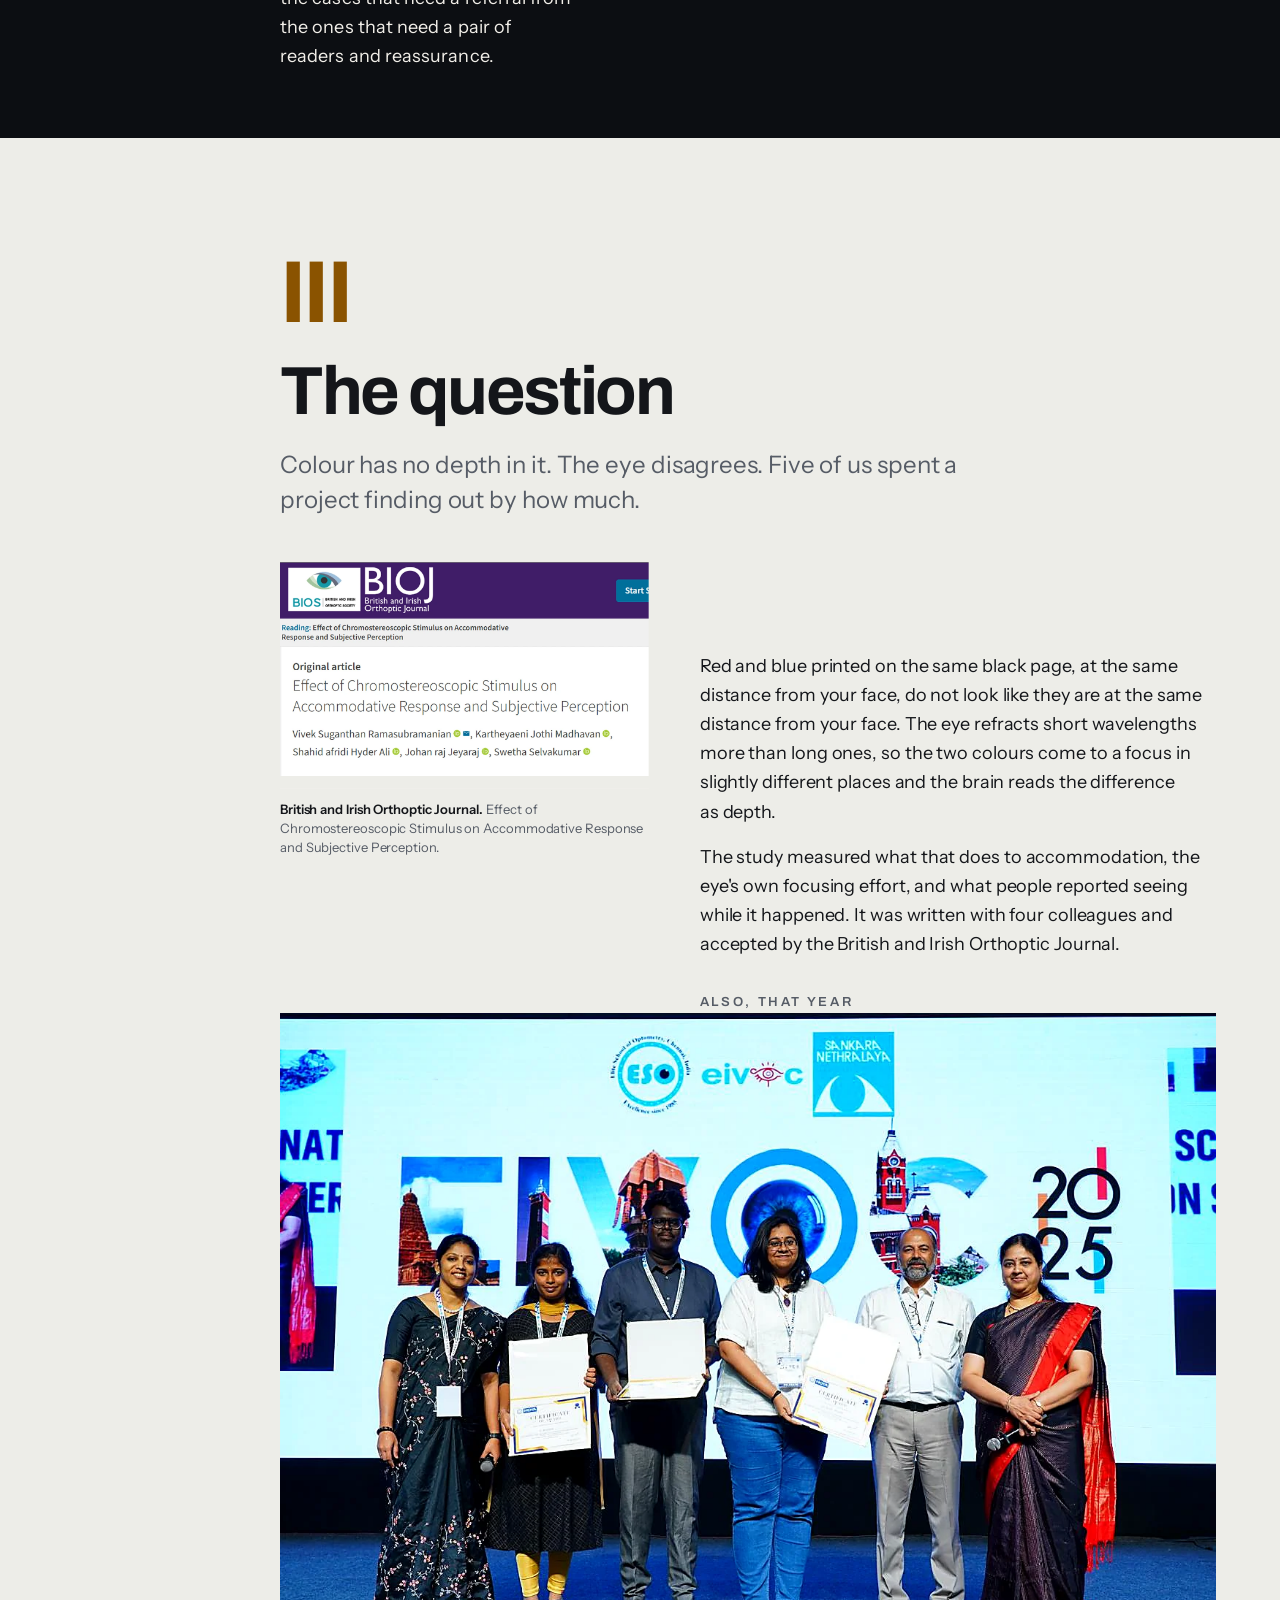
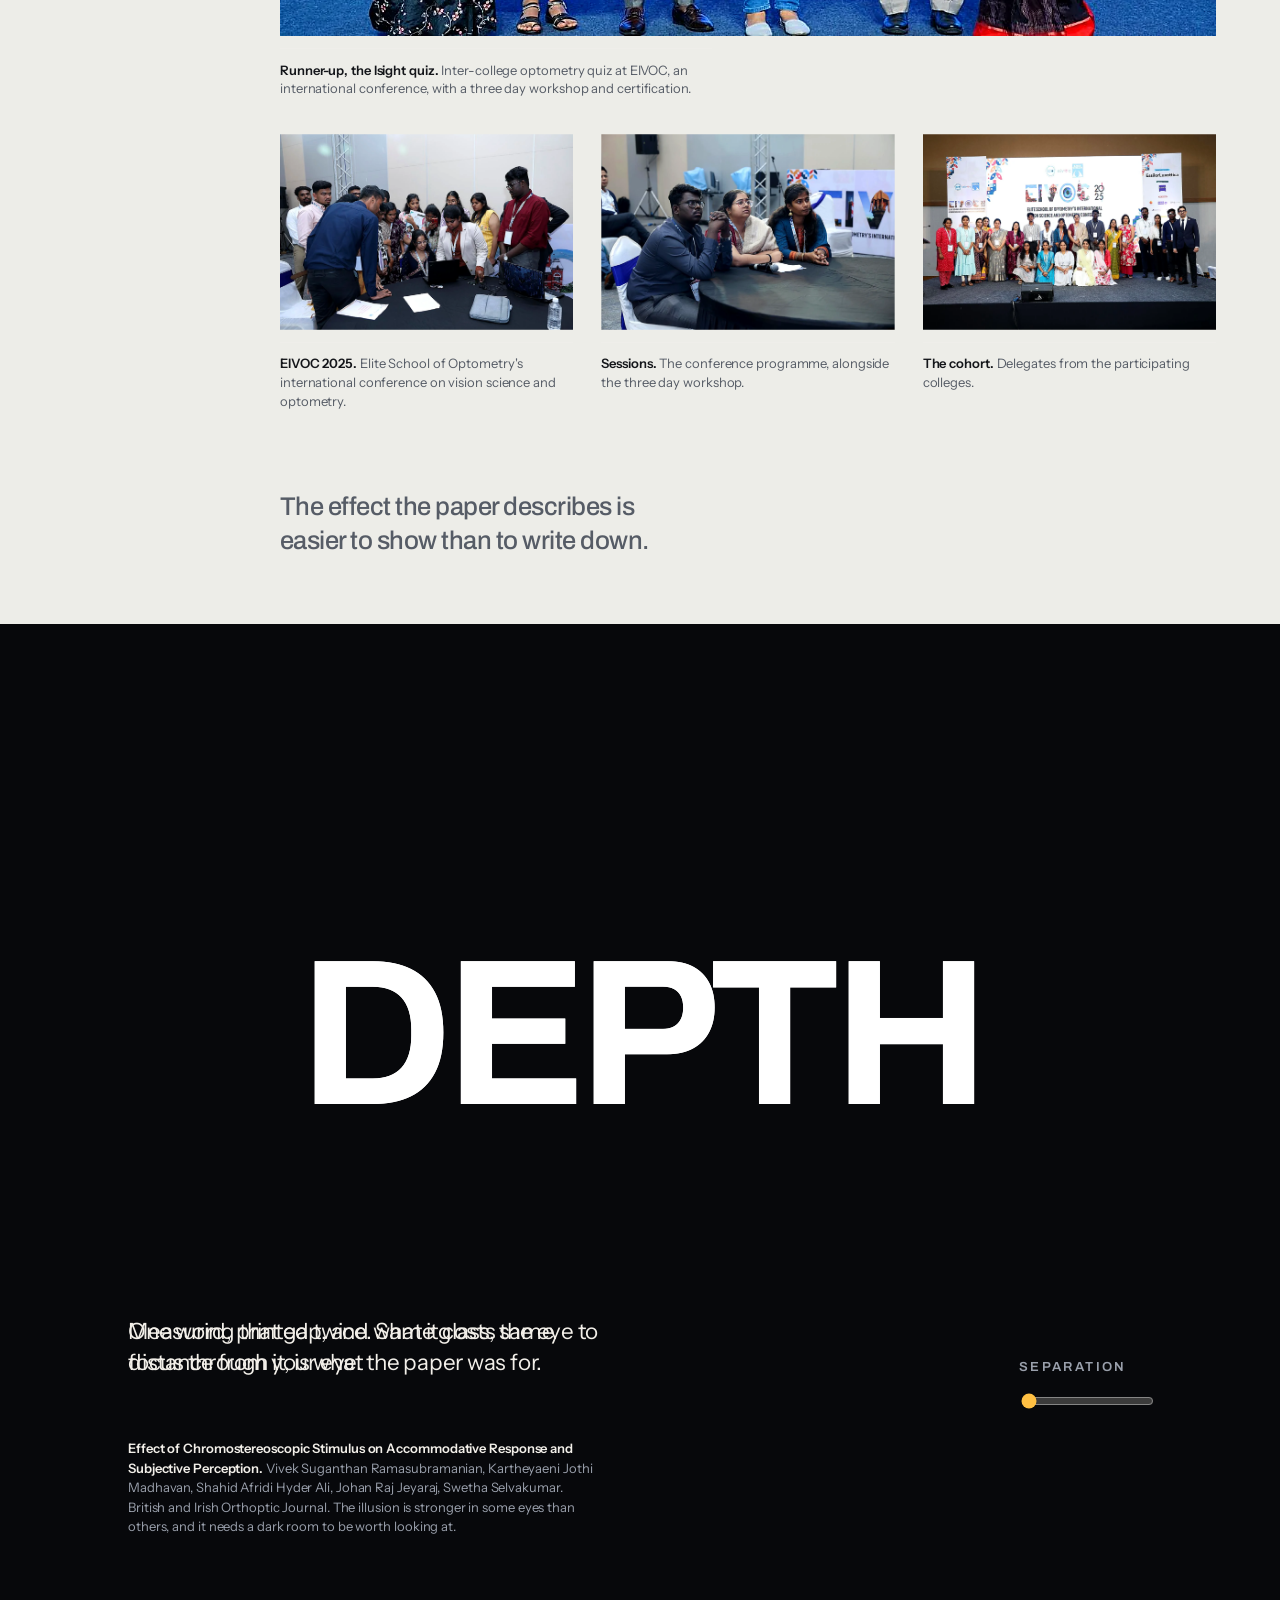
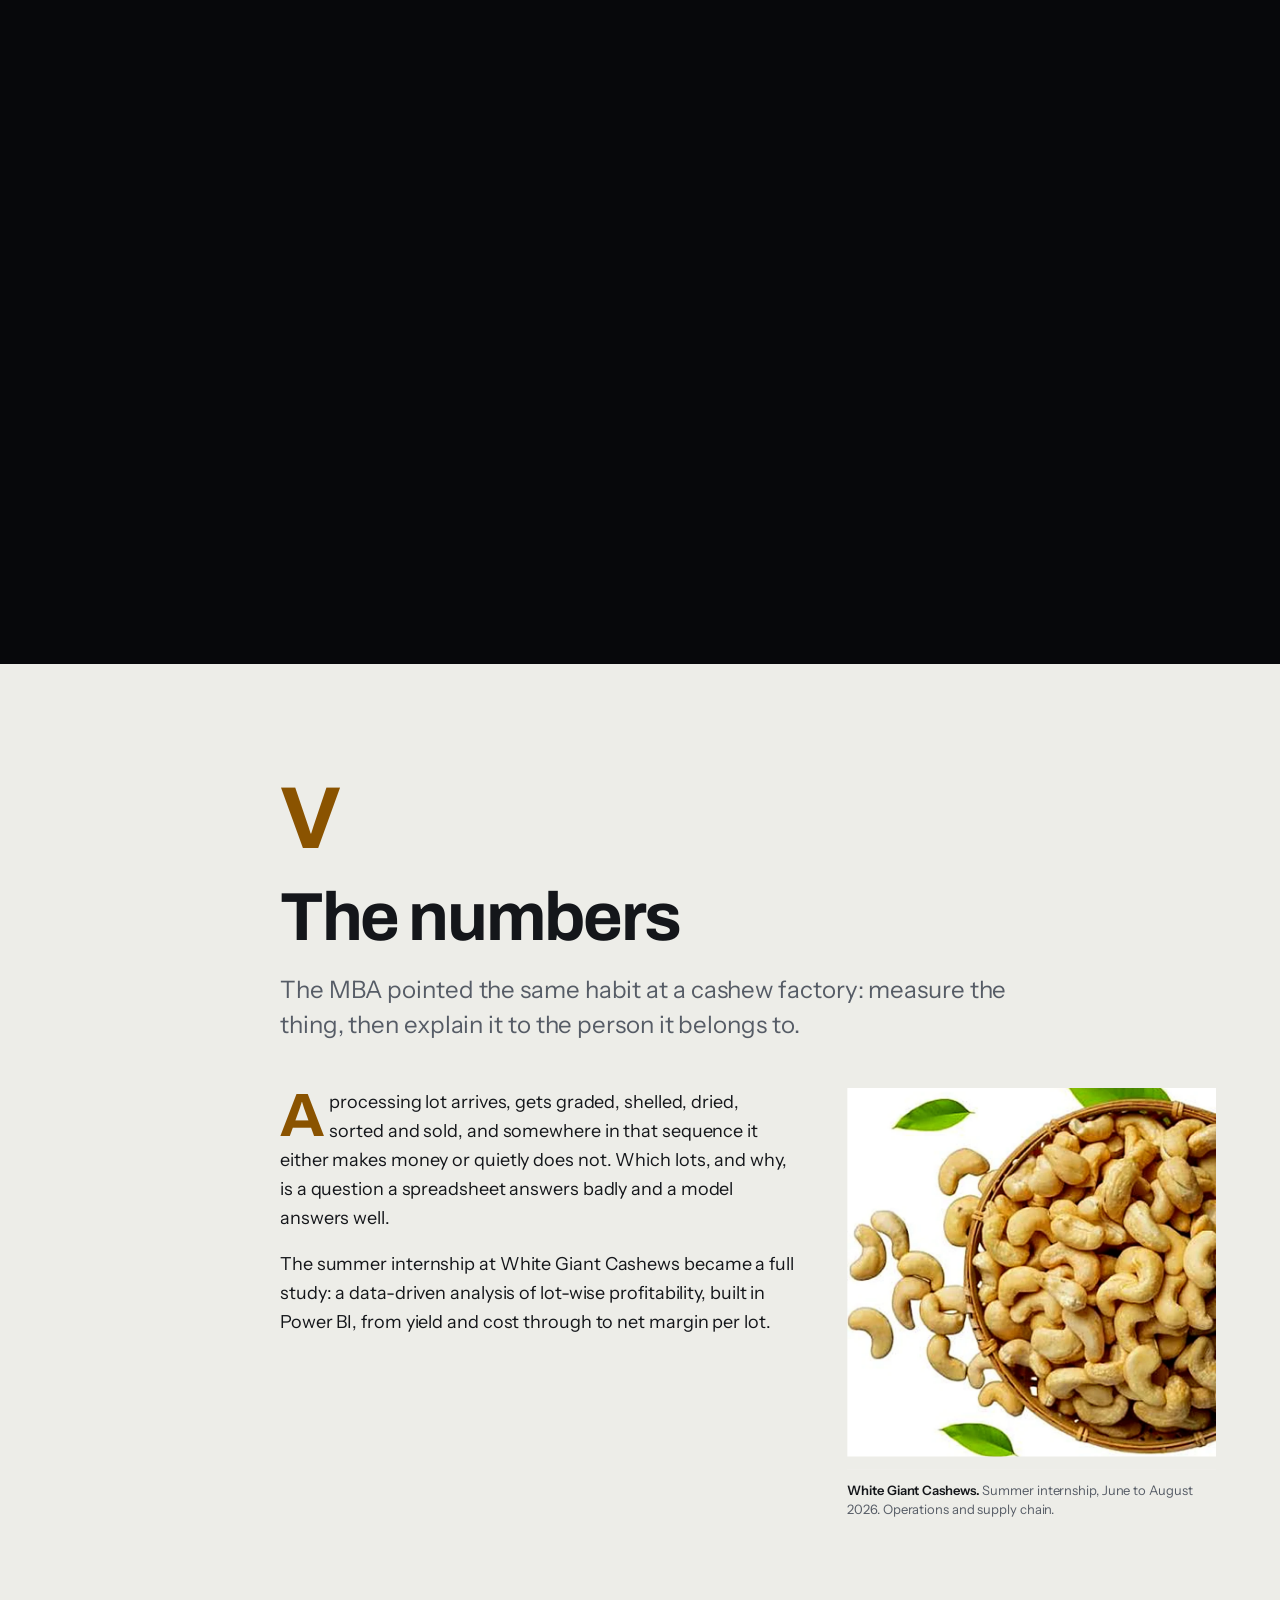
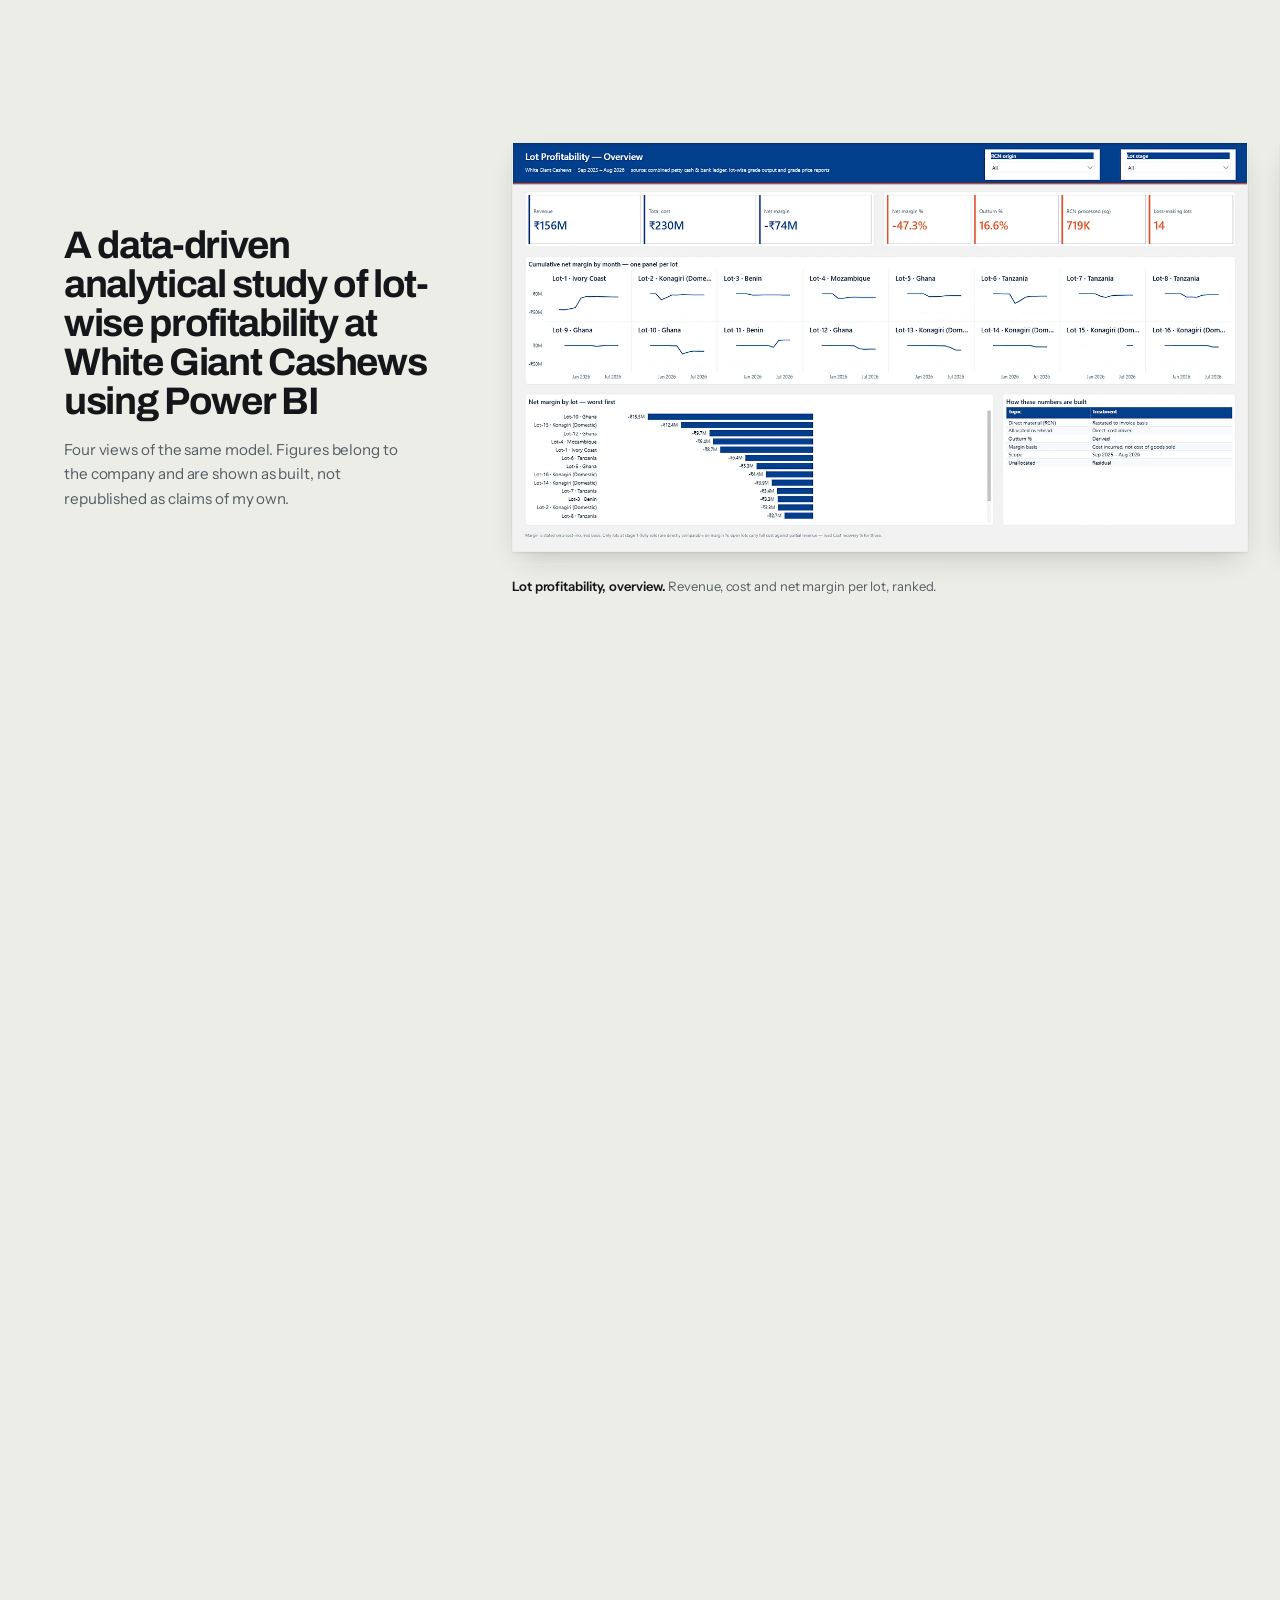
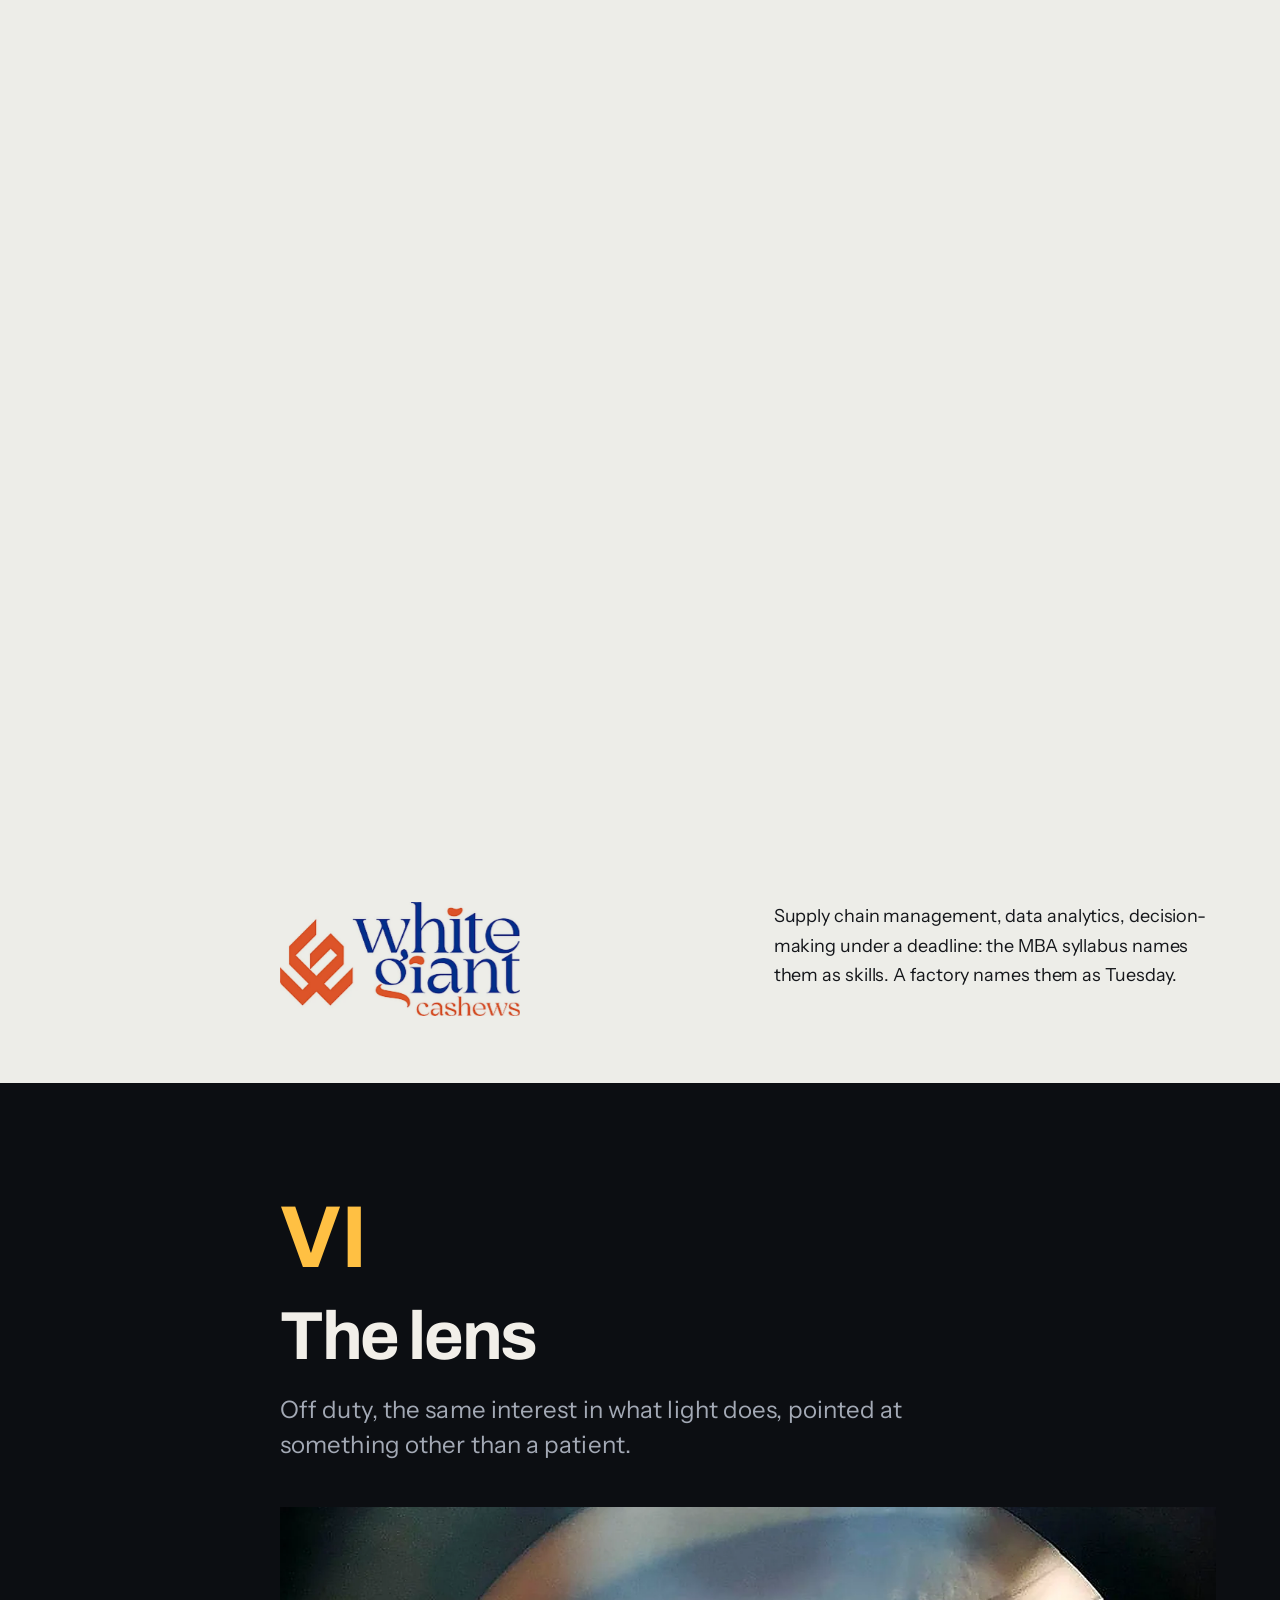
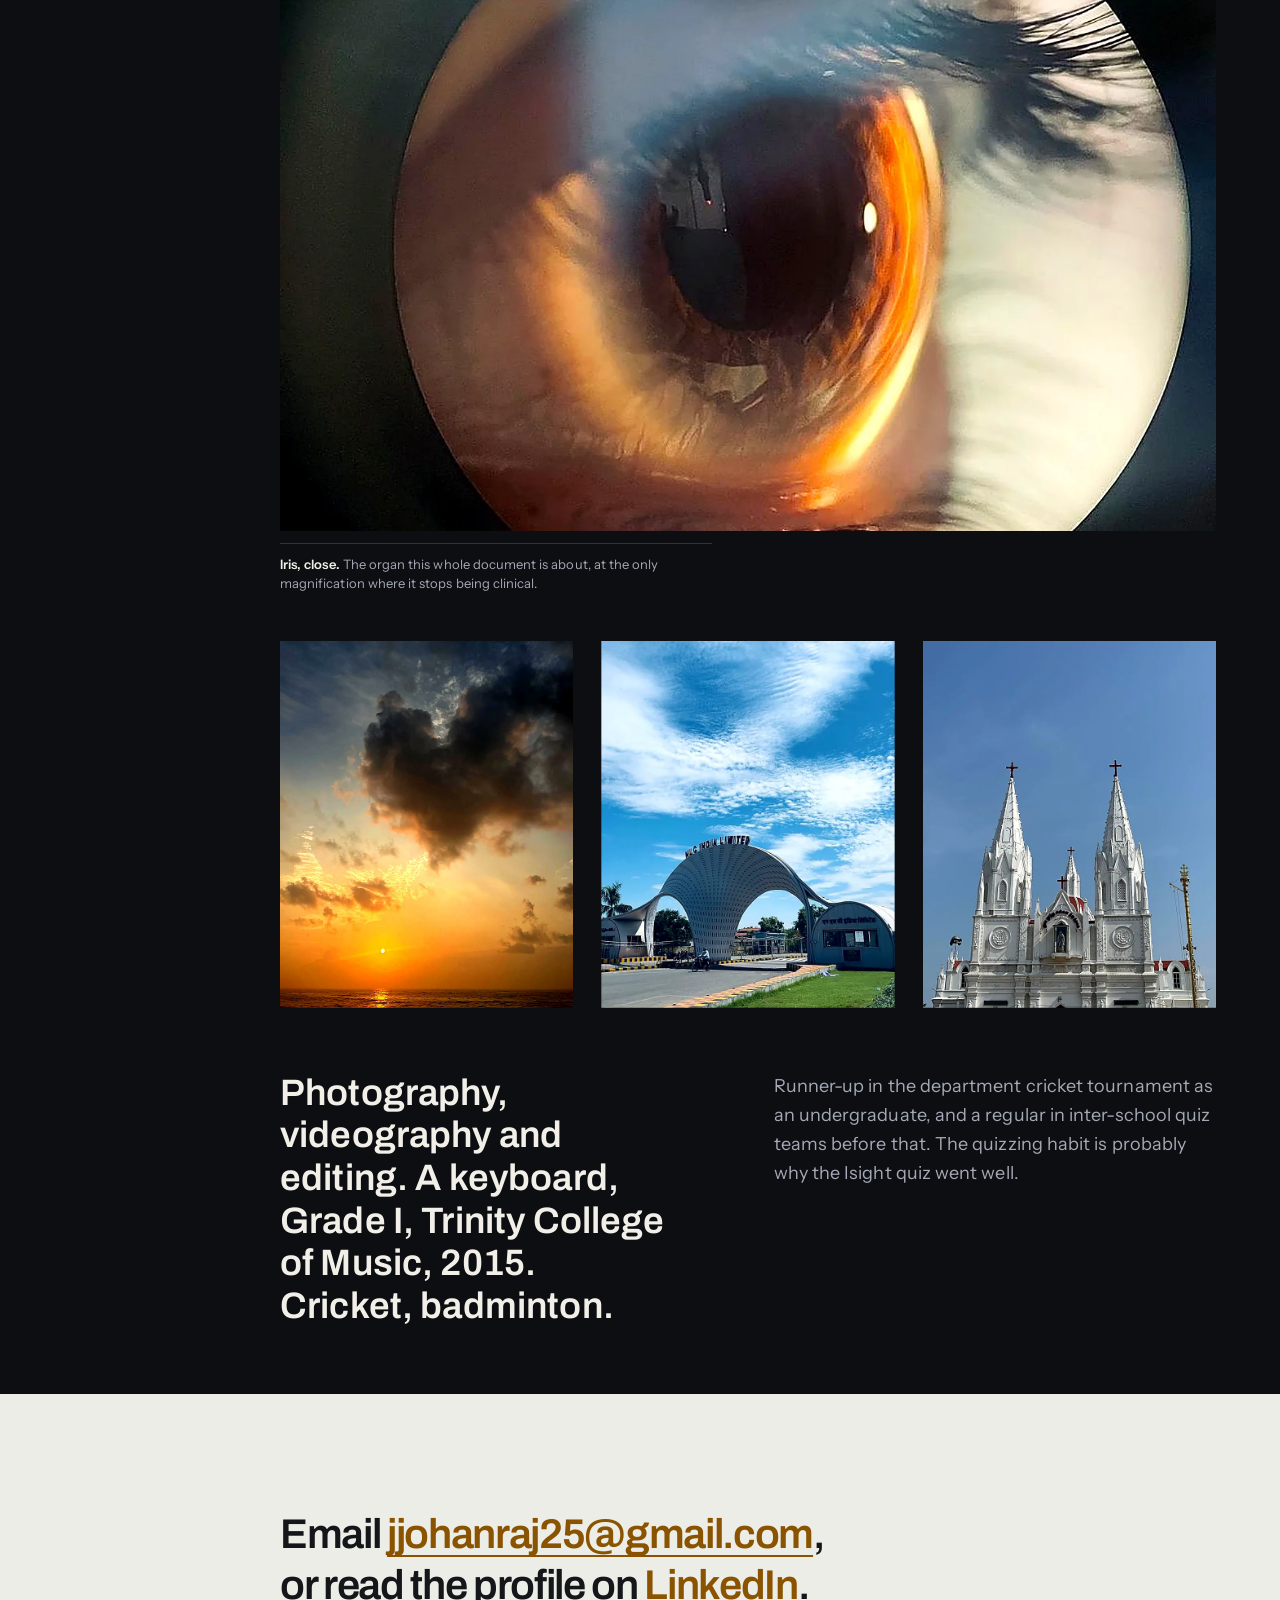
==== commit 150867d3: "Simplify chapter nav labels, drop lens photo captions, rework tagline copy Co-Authored-By: Claude So" ====
--- a/index.html
+++ b/index.html
@@ -40,13 +40,13 @@
 <nav class="folio" aria-label="Chapters">
   <a class="folio__mark" href="#top">Johan Raj J<span>B.Optom, MBA<br>Business Analytics &amp; Operations</span></a>
   <ol class="folio__index" id="folio-index">
-    <li><a href="#ch1"><span class="folio__num">I</span><span class="folio__title">The clinic</span></a></li>
-    <li><a href="#ch2"><span class="folio__num">II</span><span class="folio__title">Out of the exam room</span></a></li>
-    <li><a href="#ch3"><span class="folio__num">III</span><span class="folio__title">The question</span></a></li>
-    <li><a href="#ch4"><span class="folio__num">IV</span><span class="folio__title">The plate</span></a></li>
-    <li><a href="#ch5"><span class="folio__num">V</span><span class="folio__title">The numbers</span></a></li>
-    <li><a href="#ch6"><span class="folio__num">VI</span><span class="folio__title">The lens</span></a></li>
-    <li><a href="#colophon"><span class="folio__num">&mdash;</span><span class="folio__title">Colophon</span></a></li>
+    <li><a href="#ch1"><span class="folio__num">I</span><span class="folio__title">Clinic work</span></a></li>
+    <li><a href="#ch2"><span class="folio__num">II</span><span class="folio__title">Retail &amp; community work</span></a></li>
+    <li><a href="#ch3"><span class="folio__num">III</span><span class="folio__title">Research project</span></a></li>
+    <li><a href="#ch4"><span class="folio__num">IV</span><span class="folio__title">Depth perception</span></a></li>
+    <li><a href="#ch5"><span class="folio__num">V</span><span class="folio__title">Data &amp; analytics</span></a></li>
+    <li><a href="#ch6"><span class="folio__num">VI</span><span class="folio__title">Photography &amp; hobbies</span></a></li>
+    <li><a href="#colophon"><span class="folio__num">&mdash;</span><span class="folio__title">Contact</span></a></li>
   </ol>
   <p class="folio__foot">Neyveli, Tamil Nadu<br><a href="mailto:jjohanraj25@gmail.com">Email</a> · <a href="https://www.linkedin.com/in/johan-raj-b24454330" target="_blank" rel="noopener noreferrer">LinkedIn</a></p>
 </nav>
@@ -61,13 +61,13 @@
 </div>
 <div class="index-sheet" id="index-sheet">
   <ol>
-    <li><a href="#ch1"><span class="folio__num">I</span>The clinic</a></li>
-    <li><a href="#ch2"><span class="folio__num">II</span>Out of the exam room</a></li>
-    <li><a href="#ch3"><span class="folio__num">III</span>The question</a></li>
-    <li><a href="#ch4"><span class="folio__num">IV</span>The plate</a></li>
-    <li><a href="#ch5"><span class="folio__num">V</span>The numbers</a></li>
-    <li><a href="#ch6"><span class="folio__num">VI</span>The lens</a></li>
-    <li><a href="#colophon"><span class="folio__num">&mdash;</span>Colophon</a></li>
+    <li><a href="#ch1"><span class="folio__num">I</span>Clinic work</a></li>
+    <li><a href="#ch2"><span class="folio__num">II</span>Retail &amp; community work</a></li>
+    <li><a href="#ch3"><span class="folio__num">III</span>Research project</a></li>
+    <li><a href="#ch4"><span class="folio__num">IV</span>Depth perception</a></li>
+    <li><a href="#ch5"><span class="folio__num">V</span>Data &amp; analytics</a></li>
+    <li><a href="#ch6"><span class="folio__num">VI</span>Photography &amp; hobbies</a></li>
+    <li><a href="#colophon"><span class="folio__num">&mdash;</span>Contact</a></li>
   </ol>
 </div>
 
@@ -83,7 +83,7 @@
       <p class="masthead__kicker">A feature in six chapters</p>
       <h1 class="masthead__name">Johan&nbsp;Raj&nbsp;J</h1>
       <div class="masthead__rule" data-sc-parallax="0.25"></div>
-      <p class="masthead__role">Optometrist. MBA candidate at SRM. I work where <b>eye care</b> meets <b>operations and data</b>.</p>
+      <p class="masthead__role">Optometrist. MBA candidate at SRM. I work for <b>eye care</b>, and also for places that deal with <b>data and operations</b>.</p>
       <div class="masthead__rule"></div>
       <p class="masthead__meta">
         <span>Neyveli, Tamil Nadu</span>
@@ -355,19 +355,16 @@
         <div class="frame" data-sc-reveal="up" data-sc-reveal-at="0.18 0.48">
           <img src="assets/img/photo-sun.webp" width="960" height="1200" alt="Sunset over the sea with a heavy cloud bank above the horizon." loading="lazy">
         </div>
-        <figcaption><b>Sunset.</b></figcaption>
       </figure>
       <figure data-sc-act="flow">
         <div class="frame" data-sc-reveal="up" data-sc-reveal-at="0.10 0.40">
           <img src="assets/img/photo-arch.webp" width="720" height="900" alt="The arch gateway at SRM University under a bright sky with cirrus cloud." loading="lazy">
         </div>
-        <figcaption><b>The arch, SRM Kattankulathur.</b></figcaption>
       </figure>
       <figure data-sc-act="flow">
         <div class="frame" data-sc-reveal="up" data-sc-reveal-at="0.14 0.44">
           <img src="assets/img/photo-church.webp" width="720" height="900" alt="Twin white spires of a basilica against a blue sky." loading="lazy">
         </div>
-        <figcaption><b>Basilica.</b></figcaption>
       </figure>
     </div>
 
@@ -381,7 +378,7 @@
   <section class="ch ch--paper colophon" id="colophon" data-ground="paper">
     <div class="wrap">
       <p class="colophon__line" data-sc-in>
-        Email <a href="mailto:jjohanraj25@gmail.com">jjohanraj25@gmail.com</a>, or read the profile on <a href="https://www.linkedin.com/in/johan-raj-b24454330" target="_blank" rel="noopener noreferrer">LinkedIn</a>. I am in Neyveli, Tamil Nadu, and open to roles where eye care meets operations and data.
+        Email <a href="mailto:jjohanraj25@gmail.com">jjohanraj25@gmail.com</a>, or read the profile on <a href="https://www.linkedin.com/in/johan-raj-b24454330" target="_blank" rel="noopener noreferrer">LinkedIn</a>. I am in Neyveli, Tamil Nadu, and open to roles in eye care, and also in places that deal with data and operations.
       </p>
 
       <div class="colophon__grid" data-sc-in data-sc-stagger="60">
